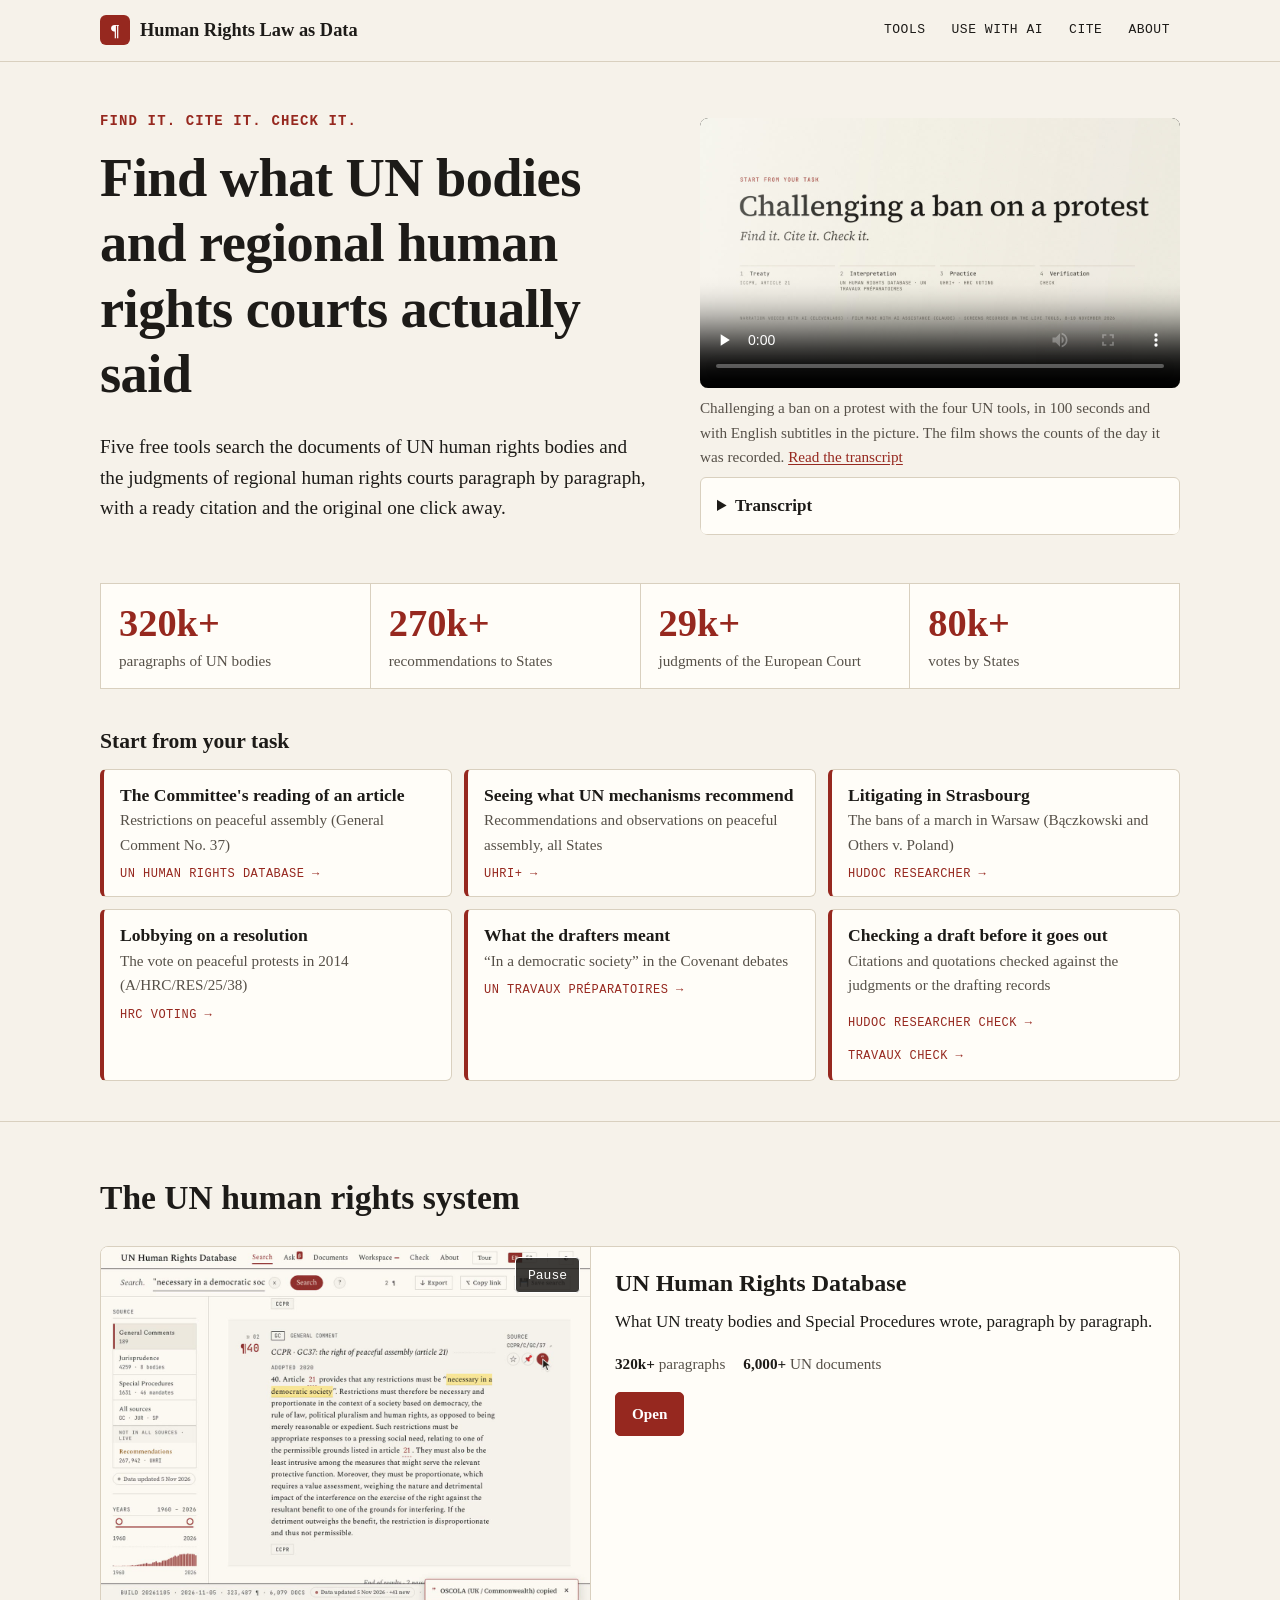
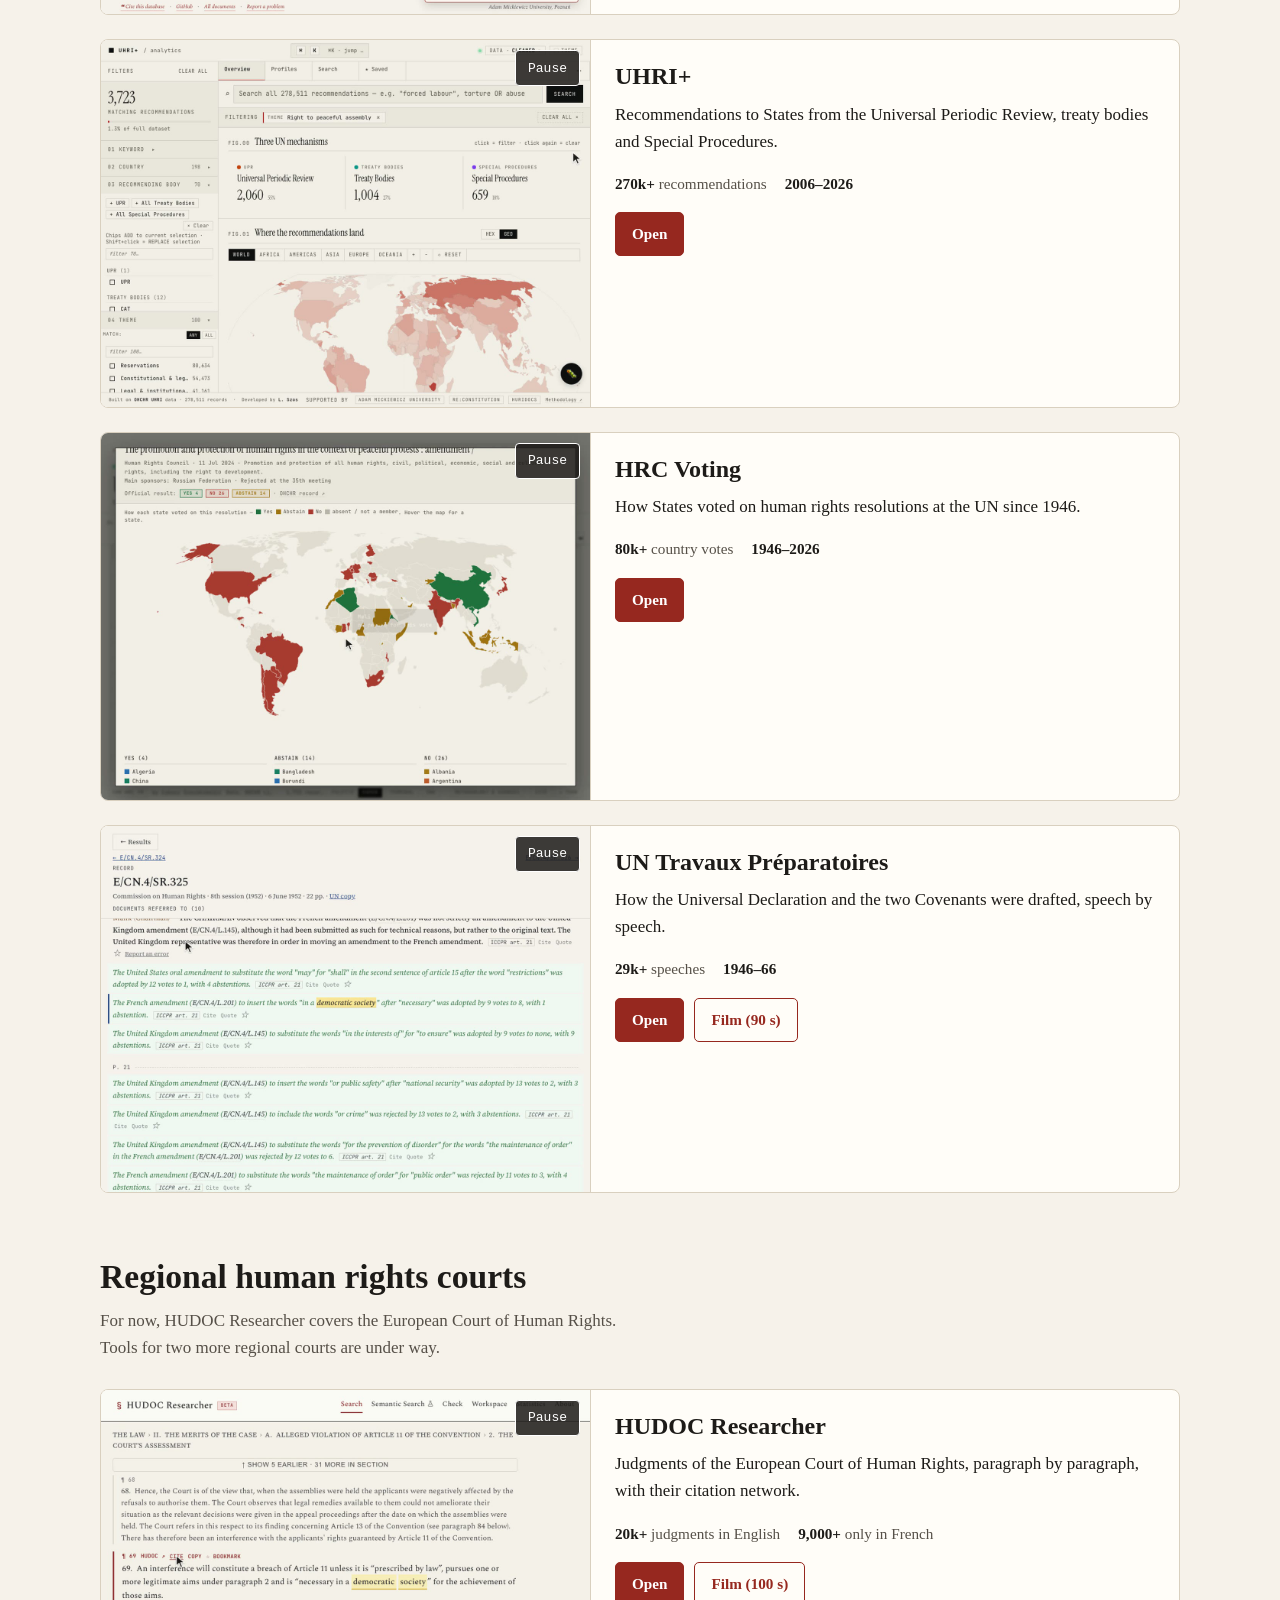
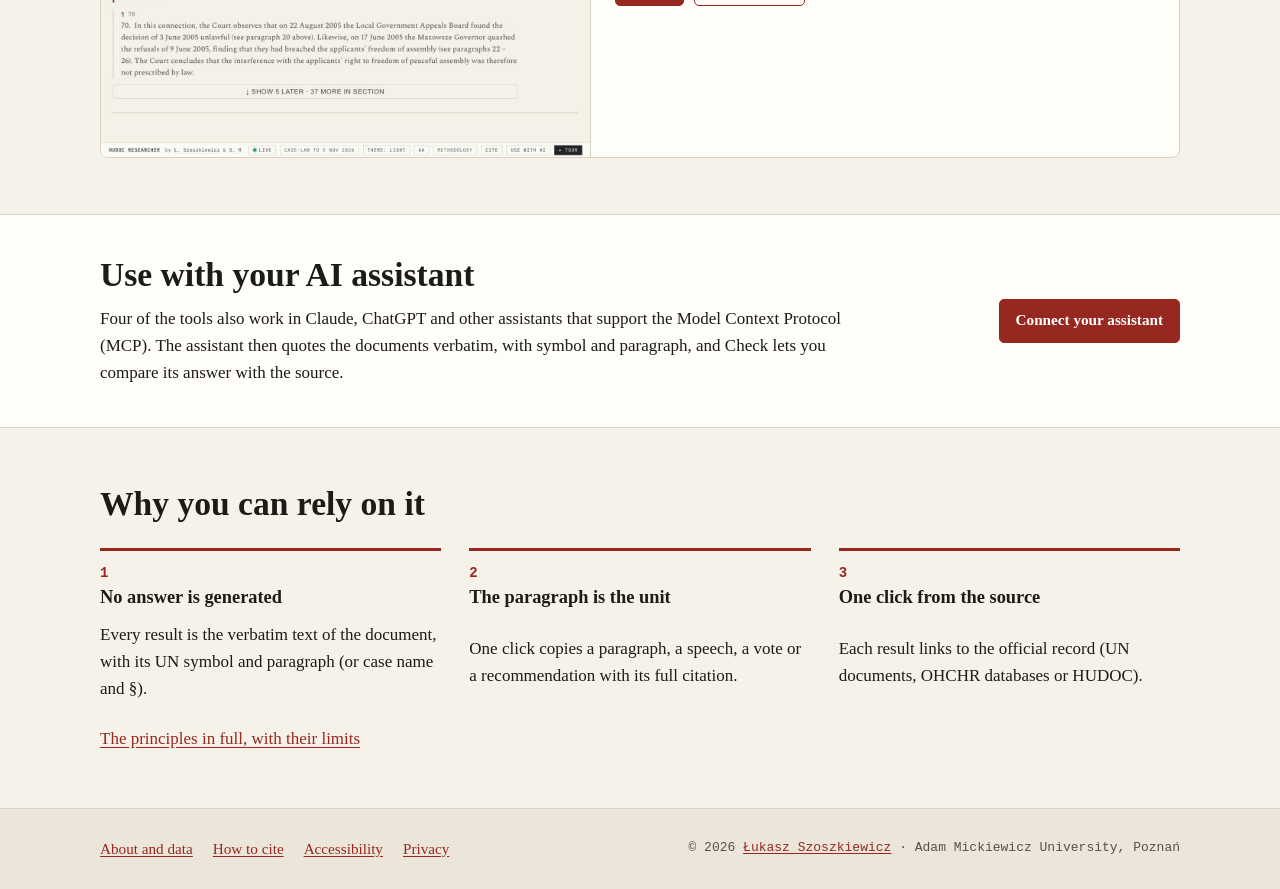
==== index.html @ 4447254b "Human Rights Law as Data: landing page v1 One page for five research tools (UN Human Rights Database" ====
<!doctype html>
<html lang="en">
<head>
<meta charset="utf-8">
<meta name="viewport" content="width=device-width, initial-scale=1">
<title>Human Rights Law as Data</title>
<meta name="description" content="Five free tools that search the documents of UN human rights bodies and the judgments of regional human rights courts (for now, the European Court of Human Rights) paragraph by paragraph, with a ready citation and the original one click away.">
<link rel="canonical" href="https://lszoszk.github.io/humanrights/">
<meta property="og:type" content="website">
<meta property="og:title" content="Human Rights Law as Data">
<meta property="og:description" content="Find what UN bodies and regional human rights courts actually said: five free tools, paragraph by paragraph, citation ready, the original one click away.">
<meta property="og:url" content="https://lszoszk.github.io/humanrights/">
<meta property="og:image" content="https://lszoszk.github.io/humanrights/assets/img/og.png">
<meta property="og:image:width" content="1200">
<meta property="og:image:height" content="630">
<meta property="og:image:alt" content="Human Rights Law as Data: Find what UN bodies and regional human rights courts actually said.">
<meta name="twitter:card" content="summary_large_image">
<meta name="color-scheme" content="light">
<link rel="icon" href="data:image/svg+xml,%3Csvg xmlns='http://www.w3.org/2000/svg' viewBox='0 0 64 64'%3E%3Crect width='64' height='64' rx='12' fill='%239a2a22'/%3E%3Ctext x='32' y='47' font-family='Georgia,serif' font-size='44' text-anchor='middle' fill='%23fff'%3E%C2%B6%3C/text%3E%3C/svg%3E">
<link rel="stylesheet" href="style.css">
<script src="main.js" defer></script>
<script src="statystyki.js" defer></script>
<script type="application/ld+json">
{
  "@context": "https://schema.org",
  "@graph": [
    {"@type": "WebPage", "@id": "https://lszoszk.github.io/humanrights/", "name": "Human Rights Law as Data", "url": "https://lszoszk.github.io/humanrights/", "inLanguage": "en",
     "author": {"@id": "#lsz"}},
    {"@type": "Person", "@id": "#lsz", "name": "Łukasz Szoszkiewicz", "url": "https://lszoszk.github.io/", "affiliation": {"@type": "CollegeOrUniversity", "name": "Adam Mickiewicz University, Poznań"}},
    {"@type": "SoftwareApplication", "name": "UN Human Rights Database", "url": "https://lszoszk.github.io/generalcomments/", "applicationCategory": "Research", "operatingSystem": "Web", "isAccessibleForFree": true, "sameAs": "https://doi.org/10.5281/zenodo.10495719", "author": [{"@id": "#lsz"}, {"@type": "Person", "name": "Zuzanna Kowalska"}]},
    {"@type": "SoftwareApplication", "name": "UHRI+", "url": "https://lszoszk.github.io/UnitedNations_recommendations/", "applicationCategory": "Research", "operatingSystem": "Web", "isAccessibleForFree": true, "sameAs": "https://doi.org/10.5281/zenodo.21319464", "author": {"@id": "#lsz"}},
    {"@type": "SoftwareApplication", "name": "HRC Voting", "url": "https://lszoszk.github.io/hrc-voting/", "applicationCategory": "Research", "operatingSystem": "Web", "isAccessibleForFree": true, "sameAs": "https://doi.org/10.5281/zenodo.21281232", "author": {"@id": "#lsz"}},
    {"@type": "SoftwareApplication", "name": "HUDOC Researcher", "url": "https://lszoszk.github.io/ECHR-Dashboard/", "applicationCategory": "Research", "operatingSystem": "Web", "isAccessibleForFree": true, "sameAs": "https://doi.org/10.5281/zenodo.21319703", "author": [{"@id": "#lsz"}, {"@type": "Person", "name": "Sebastian Marcisz"}]},
    {"@type": "SoftwareApplication", "name": "UN Travaux Préparatoires", "url": "https://lszoszk.github.io/travaux-preparatoires/", "applicationCategory": "Research", "operatingSystem": "Web", "isAccessibleForFree": true, "sameAs": "https://doi.org/10.5281/zenodo.23940406", "author": {"@id": "#lsz"}},
    {"@type": "VideoObject", "name": "Challenging a ban on a protest", "description": "A 100-second film that follows one task, challenging a ban on a peaceful assembly, through the four UN tools: Article 21 of the ICCPR, General Comment No. 37 and the jurisprudence of the Human Rights Committee in the UN Human Rights Database, the drafting records in UN Travaux Préparatoires, recommendations in UHRI+, votes in HRC Voting, and the citation check. English subtitles.", "thumbnailUrl": "https://lszoszk.github.io/humanrights/assets/img/hero-film-poster.jpg", "uploadDate": "2026-11-10", "duration": "PT1M42S", "contentUrl": "https://lszoszk.github.io/humanrights/assets/video/hero-film.mp4", "encodingFormat": "video/mp4", "inLanguage": "en", "author": {"@id": "#lsz"}},
    {"@type": "VideoObject", "name": "HUDOC Researcher in 100 seconds", "description": "A 100-second film on HUDOC Researcher, an independent toolkit built on HUDOC data for paragraph-level work with the case law of the European Court of Human Rights. English subtitles.", "thumbnailUrl": "https://lszoszk.github.io/assets/img/tools/hudoc-researcher-film-poster.jpg", "uploadDate": "2026-10-12", "duration": "PT1M42S", "contentUrl": "https://lszoszk.github.io/assets/video/hudoc-researcher-film.mp4", "encodingFormat": "video/mp4", "inLanguage": "en", "author": {"@id": "#lsz"}},
    {"@type": "VideoObject", "name": "UN Travaux Préparatoires in 90 seconds", "description": "A 90-second film on UN Travaux Préparatoires, an independent resource built from the UN's own drafting records of the Universal Declaration of Human Rights and the two Covenants (1946–66). English subtitles.", "thumbnailUrl": "https://lszoszk.github.io/assets/img/tools/travaux-film-poster.jpg", "uploadDate": "2026-11-04", "duration": "PT1M29S", "contentUrl": "https://lszoszk.github.io/assets/video/travaux-film.mp4", "encodingFormat": "video/mp4", "inLanguage": "en", "author": {"@id": "#lsz"}}
  ]
}
</script>
</head>
<body>
<a class="skip" href="#main">Skip to content</a>

<header class="bar">
  <div class="wrap bar-in">
    <a class="brand" href="#top"><span class="brand-mark" aria-hidden="true">¶</span> Human Rights Law as Data</a>
    <nav aria-label="Sections">
      <ul>
        <li><a href="#tools">Tools</a></li>
        <li><a href="ai.html">Use with AI</a></li>
        <li><a href="about.html#cite">Cite</a></li>
        <li><a href="about.html">About</a></li>
      </ul>
    </nav>
  </div>
</header>

<main id="main">

<!-- ============ HERO ============ -->
<section class="hero" id="top" aria-labelledby="hero-h">
  <div class="wrap hero-grid">
    <div class="hero-text">
      <p class="tagline">Find it. Cite it. Check it.</p>
      <h1 id="hero-h">Find what UN bodies and regional human rights courts actually said</h1>
      <p class="lead">Five free tools search the documents of UN human rights bodies and the judgments of regional human rights courts paragraph by paragraph, with a ready citation and the original one click away.</p>
    </div>

    <!-- Hero film, 10.11.2026: peaceful assembly, the four UN tools (plan and sources: ../films/hero_film_plan_assembly.md; render: ../films/out/hero2_v1_subs_web.mp4). Subtitles are in the picture, as in the HUDOC and Travaux films. -->
    <figure class="hero-film" aria-labelledby="hero-film-cap">
      <video controls preload="none" playsinline poster="assets/img/hero-film-poster.jpg" width="1920" height="1080">
        <source src="assets/video/hero-film.mp4" type="video/mp4">
        Your browser cannot play embedded video; <a href="assets/video/hero-film.mp4">download the film (mp4, 17 MB)</a>.
      </video>
      <figcaption id="hero-film-cap">Challenging a ban on a protest with the four UN tools, in 100 seconds and with English subtitles in the picture. The film shows the counts of the day it was recorded. <a href="#transcript-hero" data-transcript>Read the transcript</a></figcaption>
      <details class="transcript" id="transcript-hero">
        <summary>Transcript<span class="vh"> of the film Challenging a ban on a protest</span></summary>
          <p>A lawyer who challenges a ban on a peaceful assembly starts with the treaty, here Article 21 of the International Covenant on Civil and Political Rights, which allows only restrictions necessary in a democratic society.</p>
          <p>The UN Human Rights Database is the first to make all General Comments of the treaty bodies searchable paragraph by paragraph, and it also holds their jurisprudence and the thematic reports of the Special Procedures.</p>
          <p>Here, General Comment No. 37 explains the test, one click on Jurisprudence shows how the Committee applies it, for instance, to a picket refused in Saint Petersburg (Savolaynen v. Russian Federation, 2022), and one more click copies the paragraph with its citation.</p>
          <p>If the meaning is still unclear, UN Travaux Préparatoires shows the drafting debate, in which Eleanor Roosevelt opposed these words because of their ambiguity and René Cassin defined a democratic society as one based upon respect for human rights.</p>
          <p>UHRI+ gathers more than 3,700 recommendations and observations on peaceful assembly from the Universal Periodic Review, the treaty bodies and the Special Procedures, and HRC Voting shows how States vote on the resolution of the Human Rights Council on peaceful protests.</p>
          <p>In the age of AI, one may want to verify a quotation from a UN document seen in a draft or online before using it, and Check does it in a few seconds: here it finds the quotation in paragraph 40, while the draft cites paragraph 41.</p>
          <p>Behind the four tools are three principles: no answer is generated, the paragraph is the unit, and every passage is one click from the source.</p>
          <p>Human Rights Law as Data. Find it. Cite it. Check it.</p>
      </details>
    </figure>
  </div>

  <div class="wrap">
    <ul class="numbers">
      <li><strong>320k+</strong><span>paragraphs of UN bodies</span></li>
      <li><strong>270k+</strong><span>recommendations to States</span></li>
      <li><strong>29k+</strong><span>judgments of the European Court</span></li>
      <li><strong>80k+</strong><span>votes by States</span></li>
    </ul>

    <h2 class="chips-h" id="tasks-h">Start from your task</h2>
    <ul class="chips" aria-labelledby="tasks-h">
      <li><a class="chip" href="https://lszoszk.github.io/generalcomments/?q=%22necessary+in+a+democratic+society%22&amp;tb=CCPR">
        <span class="chip-task">The Committee's reading of an article</span>
        <span class="chip-eg">Restrictions on peaceful assembly (General Comment No. 37)</span>
        <span class="chip-tool">UN Human Rights Database</span></a></li>
      <!-- UHRI+ reads its filters from the hash (checked 8.11.2026; Overview with the theme filter checked 9.11.2026). No single State in the example (Łukasz, 9.11.2026). Keep it in the hash: a ?query would reach GoatCounter. -->
      <li><a class="chip" href="https://lszoszk.github.io/UnitedNations_recommendations/dashboard.html#view=overview&amp;theme=Right%20to%20peaceful%20assembly">
        <span class="chip-task">Seeing what UN mechanisms recommend</span>
        <span class="chip-eg">Recommendations and observations on peaceful assembly, all States</span>
        <span class="chip-tool">UHRI+</span></a></li>
      <li><a class="chip" href="https://lszoszk.github.io/ECHR-Dashboard/?q=%22democratic+society%22+case%3A1543%2F06">
        <span class="chip-task">Litigating in Strasbourg</span>
        <span class="chip-eg">The bans of a march in Warsaw (Bączkowski and Others v. Poland)</span>
        <span class="chip-tool">HUDOC Researcher</span></a></li>
      <!-- HRC Voting reads #res=<symbol> since PR lszoszk/hrc-voting#3 (merged 10.11.2026): the record with a roll-call opens its roll-call sheet. -->
      <li><a class="chip" href="https://lszoszk.github.io/hrc-voting/#res=A/HRC/RES/25/38">
        <span class="chip-task">Lobbying on a resolution</span>
        <span class="chip-eg">The vote on peaceful protests in 2014 (A/HRC/RES/25/38)</span>
        <span class="chip-tool">HRC Voting</span></a></li>
      <li><a class="chip" href="https://lszoszk.github.io/travaux-preparatoires/#view=search&amp;q=%22democratic+society%22&amp;instrument=ICCPR">
        <span class="chip-task">What the drafters meant</span>
        <span class="chip-eg">“In a democratic society” in the Covenant debates</span>
        <span class="chip-tool">UN Travaux Préparatoires</span></a></li>
      <li><div class="chip chip-multi">
        <span class="chip-task">Checking a draft before it goes out</span>
        <span class="chip-eg">Citations and quotations checked against the judgments or the drafting records</span>
        <span class="chip-links">
          <a class="chip-tool" href="https://lszoszk.github.io/ECHR-Dashboard/check.html">HUDOC Researcher Check<span class="vh">: citations of the European Court of Human Rights</span></a>
          <a class="chip-tool" href="https://lszoszk.github.io/travaux-preparatoires/#view=check">Travaux Check<span class="vh">: citations of the UN drafting records</span></a>
        </span></div></li>
    </ul>
  </div>
</section>

<!-- ============ TOOLS ============ -->
<section class="tools" id="tools" aria-labelledby="tools-h">
  <div class="wrap">
    <h2 id="tools-h">The UN human rights system</h2>

    <ul class="cards">

      <!-- UNHRDB -->
      <li class="card" id="unhrdb">
        <!-- Silent loop, peaceful assembly, recorded on the live site 8.11.2026 (../films/tools/h2-capture-find.cjs, cut and encoded by ../films/tools/make_loop.py). -->
        <div class="card-media has-loop">
          <div class="loop-frame">
          <video class="loop" muted loop playsinline preload="metadata" width="1280" height="960" poster="assets/img/unhrdb-loop-poster.jpg" aria-label="Animation without sound: in the UN Human Rights Database, a search for “necessary in a democratic society”, narrowed to the Human Rights Committee, returns paragraph 40 of General Comment No. 37 (CCPR/C/GC/37) with the search words highlighted; one click on the cite button copies the citation in OSCOLA format.">
            <source src="assets/video/unhrdb-loop.mp4" type="video/mp4">
          </video>
          </div>
        </div>
        <div class="card-body">
          <h3>UN Human Rights Database</h3>
          <p>What UN treaty bodies and Special Procedures wrote, paragraph by paragraph.</p>
          <ul class="metrics">
            <li><strong>320k+</strong> paragraphs</li>
            <li><strong>6,000+</strong> UN documents</li>
          </ul>
          <div class="actions">
            <a class="btn primary" href="https://lszoszk.github.io/generalcomments/">Open<span class="vh"> the UN Human Rights Database</span></a>
          </div>
        </div>
      </li>

      <!-- UHRI+ -->
      <li class="card" id="uhri">
        <!-- Silent loop, peaceful assembly, all States, recorded on the live site 9.11.2026 (../films/tools/h2-capture-overview.cjs, cut and encoded by ../films/tools/make_loop.py). -->
        <div class="card-media has-loop">
          <div class="loop-frame">
          <video class="loop" muted loop playsinline preload="metadata" width="1280" height="960" poster="assets/img/uhri-loop-poster.jpg" aria-label="Animation without sound: the UHRI+ overview for the theme “Right to peaceful assembly” shows 3,723 recommendations and observations, of which 2,060 come from the Universal Periodic Review, 1,004 from the treaty bodies and 659 from the Special Procedures; a world map shows where they were addressed and a chart shows their number by year since 2006.">
            <source src="assets/video/uhri-loop.mp4" type="video/mp4">
          </video>
          </div>
        </div>
        <div class="card-body">
          <h3>UHRI+</h3>
          <p>Recommendations to States from the Universal Periodic Review, treaty bodies and Special Procedures.</p>
          <ul class="metrics">
            <li><strong>270k+</strong> recommendations</li>
            <li><strong>2006–2026</strong></li>
          </ul>
          <div class="actions">
            <a class="btn primary" href="https://lszoszk.github.io/UnitedNations_recommendations/">Open<span class="vh"> UHRI+</span></a>
          </div>
        </div>
      </li>

      <!-- HRC Voting -->
      <li class="card" id="hrc-voting">
        <!-- Silent loop, peaceful assembly, recorded on the live site 8.11.2026 (../films/tools/h2-capture-politics.cjs, cut and encoded by ../films/tools/make_loop.py). -->
        <div class="card-media has-loop">
          <div class="loop-frame">
          <video class="loop" muted loop playsinline preload="metadata" width="1280" height="960" poster="assets/img/hrc-voting-loop-poster.jpg" aria-label="Animation without sound: in HRC Voting, the subject “Right to Assembly - Public Demonstrations”, with amendments, lists the recorded votes on the Human Rights Council’s resolutions on peaceful protests from 2014 to 2024; the roll-call of A/HRC/56/L.45, an amendment of the Russian Federation to the 2024 resolution, shows it rejected by 4 votes to 26, with 14 abstentions, on a map of how each State voted.">
            <source src="assets/video/hrc-voting-loop.mp4" type="video/mp4">
          </video>
          </div>
        </div>
        <div class="card-body">
          <h3>HRC Voting</h3>
          <p>How States voted on human rights resolutions at the UN since 1946.</p>
          <ul class="metrics">
            <li><strong>80k+</strong> country votes</li>
            <li><strong>1946–2026</strong></li>
          </ul>
          <div class="actions">
            <a class="btn primary" href="https://lszoszk.github.io/hrc-voting/">Open<span class="vh"> HRC Voting</span></a>
          </div>
        </div>
      </li>

      <!-- Travaux -->
      <li class="card" id="travaux">
        <!-- Silent loop, peaceful assembly, recorded on the live site 8.11.2026 (../films/tools/h2-capture-origin.cjs, cut and encoded by ../films/tools/make_loop.py). -->
        <div class="card-media has-loop">
          <div class="loop-frame">
          <video class="loop" muted loop playsinline preload="metadata" width="1280" height="960" poster="assets/img/travaux-loop-poster.jpg" aria-label="Animation without sound: in UN Travaux Préparatoires, a search for “democratic society”, narrowed to Article 21 of the ICCPR, lists the 1952 vote that added the words “in a democratic society” (E/CN.4/SR.325, page 20: 9 votes to 8, with 1 abstention) and earlier speeches on them; opening the record shows the vote in E/CN.4/SR.325.">
            <source src="assets/video/travaux-loop.mp4" type="video/mp4">
          </video>
          </div>
        </div>
        <div class="card-body">
          <h3>UN Travaux Préparatoires</h3>
          <p>How the Universal Declaration and the two Covenants were drafted, speech by speech.</p>
          <ul class="metrics">
            <li><strong>29k+</strong> speeches</li>
            <li><strong>1946–66</strong></li>
          </ul>
          <div class="actions">
            <a class="btn primary" href="https://lszoszk.github.io/travaux-preparatoires/">Open<span class="vh"> UN Travaux Préparatoires</span></a>
            <button class="btn" type="button" aria-expanded="false" aria-controls="film-travaux" data-film>Film (90 s)<span class="vh">: UN Travaux Préparatoires</span></button>
          </div>
        </div>
        <div class="film" id="film-travaux" hidden>
          <figure>
            <video controls preload="none" playsinline poster="https://lszoszk.github.io/assets/img/tools/travaux-film-poster.jpg" width="1280" height="720" aria-describedby="film-travaux-cap">
              <source src="https://lszoszk.github.io/assets/video/travaux-film.mp4" type="video/mp4">
              Your browser cannot play embedded video; <a href="https://lszoszk.github.io/assets/video/travaux-film.mp4">download the film (mp4, 16 MB)</a>.
            </video>
            <figcaption id="film-travaux-cap">UN Travaux Préparatoires in 90 seconds, with English subtitles in the picture. The film shows the counts of the day it was recorded. <a href="#transcript-travaux" data-transcript>Read the transcript</a></figcaption>
          </figure>
          <details class="transcript" id="transcript-travaux">
            <summary>Transcript<span class="vh"> of the UN Travaux Préparatoires film</span></summary>
            <p>The Universal Declaration of Human Rights and the two Covenants were drafted at the United Nations between 1946 and 1966, and the drafting records run to more than eighteen thousand pages. To find who said what, and why a provision reads as it does, one reads them page by page. UN Travaux Préparatoires, an independent resource built from the UN's own documents, divides them into speeches, each with its speaker, delegation, date, article and page.</p>
            <p>Search opens every result in its record, at its page, with a ready citation and a link to the UN copy. Each article can be followed through the drafting: its text at every stage, the meetings that debated it, and every vote, by name where the record gives one. Ask takes a question in plain words and returns the passages closest to it in meaning, even when the delegates used other words.</p>
            <p>Summary records paraphrase the speakers, the text is machine-read, and about one article tag in twenty is wrong: the About page gives every figure, and every passage links to the scan. AI brings new risks, such as invented quotations, and two tools answer them.</p>
            <p>Check holds every citation and quotation in your draft against the record it names. Through the MCP server and the Claude skill, your AI assistant cites the records by symbol and page, instead of from memory. The UN document remains the authority, one click away from every speech.</p>
          </details>
        </div>
      </li>
    </ul>

  </div>
</section>

<!-- ============ REGIONAL COURTS (decision 8.11.2026: the hero film covers the UN system only) ============ -->
<section class="tools tools-regional" id="regional" aria-labelledby="regional-h">
  <div class="wrap">
    <h2 id="regional-h">Regional human rights courts</h2>
    <p class="section-note">For now, HUDOC Researcher covers the European Court of Human Rights. Tools for two more regional courts are under way.</p>

    <ul class="cards">

      <!-- HUDOC Researcher -->
      <li class="card" id="hudoc">
        <!-- Silent loop, peaceful assembly, recorded on the live site 8.11.2026 (../films/tools/h2-capture-hudoc.cjs, cut and encoded by ../films/tools/make_loop.py). -->
        <div class="card-media has-loop">
          <div class="loop-frame">
          <video class="loop" muted loop playsinline preload="metadata" width="1280" height="960" poster="assets/img/hudoc-loop-poster.jpg" aria-label="Animation without sound: in HUDOC Researcher, a search for “democratic society” in application no. 1543/06 opens Bączkowski and Others v. Poland (3 May 2007) at paragraphs 68 to 70 of the Court’s assessment, with the search words highlighted in paragraph 69, and the Cite button copies an OSCOLA citation of the paragraph.">
            <source src="assets/video/hudoc-loop.mp4" type="video/mp4">
          </video>
          </div>
        </div>
        <div class="card-body">
          <h3>HUDOC Researcher</h3>
          <p>Judgments of the European Court of Human Rights, paragraph by paragraph, with their citation network.</p>
          <ul class="metrics">
            <li><strong>20k+</strong> judgments in English</li>
            <li><strong>9,000+</strong> only in French</li>
          </ul>
          <div class="actions">
            <a class="btn primary" href="https://lszoszk.github.io/ECHR-Dashboard/">Open<span class="vh"> HUDOC Researcher</span></a>
            <button class="btn" type="button" aria-expanded="false" aria-controls="film-hudoc" data-film>Film (100 s)<span class="vh">: HUDOC Researcher</span></button>
          </div>
        </div>
        <div class="film" id="film-hudoc" hidden>
          <figure>
            <video controls preload="none" playsinline poster="https://lszoszk.github.io/assets/img/tools/hudoc-researcher-film-poster.jpg" width="1280" height="720" aria-describedby="film-hudoc-cap">
              <source src="https://lszoszk.github.io/assets/video/hudoc-researcher-film.mp4" type="video/mp4">
              Your browser cannot play embedded video; <a href="https://lszoszk.github.io/assets/video/hudoc-researcher-film.mp4">download the film (mp4, 17 MB)</a>.
            </video>
            <figcaption id="film-hudoc-cap">HUDOC Researcher in 100 seconds, with English subtitles in the picture. The film shows the counts of the day it was recorded. <a href="#transcript-hudoc" data-transcript>Read the transcript</a></figcaption>
          </figure>
          <details class="transcript" id="transcript-hudoc">
            <summary>Transcript<span class="vh"> of the HUDOC Researcher film</span></summary>
            <p>Working with the tens of thousands of judgments of the European Court of Human Rights usually means a database search and then other tools (PDFs, spreadsheets, notes, reference managers) to organize the results by hand. HUDOC Researcher, an independent toolkit built on HUDOC data, brings that work into one place.</p>
            <p>Every judgment is split into the Court's own paragraphs, each labelled with the part of the judgment it belongs to. Search takes keywords, phrases and Boolean operators, as in HUDOC, and a side drawer shows the paragraph in its context, with a link to the same paragraph in HUDOC and a ready OSCOLA citation. The beta holds all the judgments in English (over 20,000) and the judgments HUDOC publishes only in French (over 9,000), the most-cited also in unofficial English translation.</p>
            <p>When you know only the facts, Semantic Search lets you describe the case in plain words (in any language), and its citation network shows which judgments the Court builds on. Statistics present the whole corpus by year, formation, State, Article and outcome. Research in the age of AI brings new risks, such as invented case names and quotations, and HUDOC Researcher answers them with three tools.</p>
            <p>Check compares every citation and quotation in your draft with the text of the judgment. Through the MCP server and the Claude skill, your own AI assistant quotes the Court verbatim, with the case, application number and paragraph, instead of paraphrasing from memory. HUDOC remains the authoritative source, and HUDOC Researcher is built to keep it one click away from every paragraph.</p>
          </details>
        </div>
      </li>
    </ul>

  </div>
</section>

<!-- ============ AI (teaser; full page: ai.html) ============ -->
<section class="ai ai-teaser" id="ai" aria-labelledby="ai-h">
  <div class="wrap teaser">
    <div>
      <h2 id="ai-h">Use with your AI assistant</h2>
      <p>Four of the tools also work in Claude, ChatGPT and other assistants that support the Model Context Protocol (MCP). The assistant then quotes the documents verbatim, with symbol and paragraph, and Check lets you compare its answer with the source.</p>
    </div>
    <a class="btn primary" href="ai.html">Connect your assistant</a>
  </div>
</section>

<!-- ============ WHY (short; full text: about.html#principles) ============ -->
<section class="why" id="why" aria-labelledby="why-h">
  <div class="wrap">
    <h2 id="why-h">Why you can rely on it</h2>
    <ol class="principles short">
      <li>
        <h3>No answer is generated</h3>
        <p>Every result is the verbatim text of the document, with its UN symbol and paragraph (or case name and §).</p>
      </li>
      <li>
        <h3>The paragraph is the unit</h3>
        <p>One click copies a paragraph, a speech, a vote or a recommendation with its full citation.</p>
      </li>
      <li>
        <h3>One click from the source</h3>
        <p>Each result links to the official record (UN documents, OHCHR databases or HUDOC).</p>
      </li>
    </ol>
    <p class="more"><a href="about.html#principles">The principles in full, with their limits</a></p>
  </div>
</section>

</main>

<!-- ============ FOOTER ============ -->
<footer class="foot">
  <div class="wrap foot-short">
    <ul class="foot-links">
      <li><a href="about.html">About and data</a></li>
      <li><a href="about.html#cite">How to cite</a></li>
      <li><a href="about.html#accessibility">Accessibility</a></li>
      <li><a href="about.html#privacy">Privacy</a></li>
    </ul>
    <p>© 2026 <a href="https://lszoszk.github.io/">Łukasz Szoszkiewicz</a> · Adam Mickiewicz University, Poznań</p>
  </div>
</footer>

<div class="vh" role="status" aria-live="polite" id="live"></div>
</body>
</html>
---- style.css ----
/* Human Rights Law as Data: landing page.
   System fonts only (no external requests besides the GoatCounter pixel).
   Placeholders: every unfinished element has the class .ph or .ph-tag; hide them all with `.ph-tag{display:none}` once replaced. */

:root {
  --paper: #f6f2ea;
  --card: #fffdf8;
  --ink: #1d1b18;
  --muted: #565048;
  --line: #d9d0bf;
  --accent: #96281f;
  --accent-dark: #741d16;
  --accent-soft: #f3e4df;
  --ph-bg: #fff3c4;
  --ph-ink: #5c4600;
  --ph-line: #b08a00;
  --focus: #0b57d0;
  --serif: "Iowan Old Style", "Palatino Linotype", Palatino, "Book Antiqua", Georgia, serif;
  --mono: ui-monospace, "SF Mono", Menlo, Consolas, "Liberation Mono", monospace;
  --wrap: 1120px;
  color-scheme: light;
}

* { box-sizing: border-box; }
html { -webkit-text-size-adjust: 100%; }
@media (prefers-reduced-motion: no-preference) { html { scroll-behavior: smooth; } }

body {
  margin: 0;
  background: var(--paper);
  color: var(--ink);
  font-family: var(--serif);
  font-size: 1.0625rem;
  line-height: 1.6;
}

img, video { max-width: 100%; height: auto; display: block; }
a { color: var(--accent); text-underline-offset: 0.15em; }
a:hover { color: var(--accent-dark); }
:focus-visible { outline: 3px solid var(--focus); outline-offset: 2px; border-radius: 2px; }
h1, h2, h3 { line-height: 1.2; font-weight: 600; margin: 0 0 0.5em; }
h2 { font-size: clamp(1.6rem, 1.2rem + 1.5vw, 2.1rem); }
h3 { font-size: 1.3rem; }
p { margin: 0 0 1em; }
code, pre { font-family: var(--mono); font-size: 0.875rem; }

.wrap { max-width: var(--wrap); margin: 0 auto; padding: 0 20px; }
.vh { position: absolute !important; width: 1px; height: 1px; padding: 0; margin: -1px; overflow: hidden; clip: rect(0 0 0 0); white-space: nowrap; border: 0; }
section[id], [id].card { scroll-margin-top: 80px; }

/* skip link */
.skip { position: absolute; left: 12px; top: -60px; background: var(--ink); color: #fff; padding: 10px 14px; z-index: 20; text-decoration: none; }
.skip:focus { top: 12px; color: #fff; }

/* ---------- bar ---------- */
.bar { background: var(--paper); border-bottom: 1px solid var(--line); }
@media (min-width: 760px) { .bar { position: sticky; top: 0; z-index: 10; } }
.bar-in { display: flex; flex-wrap: wrap; align-items: center; justify-content: space-between; gap: 6px 24px; padding-top: 12px; padding-bottom: 12px; }
.brand { font-size: 1.15rem; font-weight: 600; color: var(--ink); text-decoration: none; display: inline-flex; align-items: center; gap: 10px; }
.brand-mark { display: inline-grid; place-items: center; width: 30px; height: 30px; border-radius: 6px; background: var(--accent); color: #fff; font-size: 1.1rem; }
.bar nav ul { list-style: none; margin: 0; padding: 0; display: flex; flex-wrap: wrap; gap: 4px 6px; }
.bar nav a { display: inline-block; padding: 8px 10px; font-family: var(--mono); font-size: 0.8125rem; letter-spacing: 0.04em; text-transform: uppercase; color: var(--ink); text-decoration: none; border-radius: 4px; }
.bar nav a:hover { background: var(--accent-soft); color: var(--accent-dark); }

/* ---------- placeholders ---------- */
.ph-tag { display: inline-block; font-family: var(--mono); font-size: 0.75rem; letter-spacing: 0.04em; text-transform: uppercase; background: var(--ph-bg); color: var(--ph-ink); border: 1px dashed var(--ph-line); padding: 2px 7px; border-radius: 3px; line-height: 1.5; }
.ph-inline { text-transform: none; letter-spacing: 0; margin-left: 4px; vertical-align: 1px; }
.ph { border: 2px dashed var(--ph-line); background: repeating-linear-gradient(135deg, #fbf6e6 0 12px, #f7f0d9 12px 24px); }

/* ---------- hero ---------- */
.hero { padding: 48px 0 40px; border-bottom: 1px solid var(--line); }
.hero-grid { display: grid; gap: 28px; align-items: center; }
@media (min-width: 900px) { .hero-grid { grid-template-columns: 1.15fr 1fr; gap: 48px; } }
.tagline { font-family: var(--mono); font-size: 0.875rem; font-weight: 600; letter-spacing: 0.08em; text-transform: uppercase; color: var(--accent); margin: 0 0 14px; }
.hero h1 { font-size: clamp(2.1rem, 1.4rem + 3vw, 3.4rem); letter-spacing: -0.01em; font-weight: 600; margin-bottom: 0.45em; }
.lead { font-size: 1.2rem; color: var(--ink); max-width: 38em; }

.hero-film { margin: 0; border-radius: 8px; overflow: hidden; }
.hero-film video { display: block; width: 100%; height: auto; border-radius: 8px; background: #000; }
.hero-film figcaption { font-size: 0.95rem; color: var(--muted); margin-top: 8px; }
.hero-film .transcript { margin-top: 8px; }
.hero-film .ph-frame { aspect-ratio: 16 / 9; display: flex; flex-direction: column; justify-content: center; align-items: flex-start; padding: 24px; gap: 6px; }
.ph-title { font-size: 1.35rem; font-weight: 600; margin: 8px 0 0; max-width: 18em; }
.ph-note { font-family: var(--mono); font-size: 0.8125rem; color: var(--ph-ink); margin: 0; }

.numbers { list-style: none; margin: 40px 0 0; padding: 0; display: grid; grid-template-columns: repeat(2, 1fr); gap: 1px; background: var(--line); border: 1px solid var(--line); }
@media (min-width: 760px) { .numbers { grid-template-columns: repeat(4, 1fr); } }
.numbers li { background: var(--card); padding: 18px 18px 16px; }
.numbers strong { display: block; font-size: clamp(1.7rem, 1.3rem + 1.6vw, 2.4rem); font-weight: 600; line-height: 1.1; color: var(--accent); font-variant-numeric: tabular-nums; }
.numbers span { display: block; margin-top: 6px; font-size: 0.95rem; color: var(--muted); line-height: 1.4; }

.chips-h { font-size: 1.35rem; margin: 40px 0 14px; }
.chips { list-style: none; margin: 0; padding: 0; display: grid; gap: 12px; grid-template-columns: repeat(auto-fill, minmax(min(100%, 300px), 1fr)); }
.chip { display: flex; flex-direction: column; gap: 2px; height: 100%; padding: 14px 16px 12px; background: var(--card); border: 1px solid var(--line); border-left: 4px solid var(--accent); border-radius: 6px; text-decoration: none; color: var(--ink); }
a.chip:hover { border-color: var(--accent); background: #fff; color: var(--ink); }
.chip-task { font-size: 1.1rem; font-weight: 600; line-height: 1.3; }
.chip-eg { font-size: 0.95rem; color: var(--muted); }
.chip-tool { margin-top: 6px; font-family: var(--mono); font-size: 0.75rem; letter-spacing: 0.04em; text-transform: uppercase; color: var(--accent); }
.chip-tool::after { content: " →"; }
.chip-links { display: flex; flex-wrap: wrap; gap: 0 18px; margin-top: 2px; }
.chip-links .chip-tool { display: inline-block; padding: 6px 0 2px; text-decoration: none; }
.chip-links .chip-tool:hover { text-decoration: underline; color: var(--accent-dark); }

/* ---------- tools ---------- */
.tools { padding: 56px 0; }
.tools-regional { padding-top: 8px; }
.section-note { max-width: 62ch; margin: -8px 0 24px; color: var(--muted); }
.cards { list-style: none; margin: 28px 0 0; padding: 0; display: grid; gap: 24px; }
.card { background: var(--card); border: 1px solid var(--line); border-radius: 8px; overflow: hidden; display: grid; }
/* Side by side only from 1100px: the media column is then about 4:3, the shape of the card loops. Narrower, cards stack. */
@media (min-width: 1100px) { .card { grid-template-columns: minmax(0, 5fr) minmax(0, 6fr); } }
.card-media { position: relative; background: #ece6da; border-bottom: 1px solid var(--line); }
@media (min-width: 1100px) { .card-media { border-bottom: 0; border-right: 1px solid var(--line); } }
.card-media img, .card-media video { width: 100%; height: 100%; aspect-ratio: 16 / 10; object-fit: cover; object-position: top left; }
.card-media img.contain { object-fit: contain; object-position: center; background: #f9f7f2; }
.card-media .ph-tag { position: absolute; left: 10px; top: 10px; }
/* Card loops are recorded at 4:3 (1280×960) and fill the media column; any crop takes the top edge, not the pay-off at the bottom. */
.card-media.has-loop { background: #fcf8f3; }
.loop-frame { position: relative; width: 100%; height: 100%; }
.loop-frame .loop-btn { top: 10px; bottom: auto; } /* the pay-off (toast, cite button) sits bottom right */
.card-media .loop-frame video { height: 100%; aspect-ratio: 4 / 3; object-fit: cover; object-position: center bottom; }
.loop-btn { position: absolute; right: 10px; bottom: 10px; min-height: 36px; padding: 6px 12px; font-family: var(--mono); font-size: 0.8125rem; background: rgba(29, 27, 24, 0.85); color: #fff; border: 1px solid #fff; border-radius: 4px; cursor: pointer; }
.card-body { padding: 22px 24px 20px; }
.card h3 { font-size: 1.5rem; margin-bottom: 0.4em; }
.metrics { list-style: none; margin: 0 0 16px; padding: 0; display: flex; flex-wrap: wrap; gap: 6px 18px; font-size: 0.95rem; color: var(--muted); }
.metrics strong { color: var(--ink); font-variant-numeric: tabular-nums; }
.actions { display: flex; flex-wrap: wrap; gap: 10px; margin-bottom: 16px; }

.btn { display: inline-flex; align-items: center; justify-content: center; min-height: 44px; padding: 8px 16px; border: 1px solid var(--accent); border-radius: 5px; background: var(--card); color: var(--accent); font: 600 0.95rem/1.2 var(--serif); text-decoration: none; cursor: pointer; }
.btn:hover { background: var(--accent-soft); color: var(--accent-dark); }
.btn.primary { background: var(--accent); color: #fff; }
.btn.primary:hover { background: var(--accent-dark); color: #fff; }
.btn.small { min-height: 36px; padding: 5px 12px; font-size: 0.875rem; }
.btn.ghost { border-color: var(--line); color: var(--ink); }
.btn.ghost:hover { border-color: var(--accent); }
.btn[aria-expanded="true"] { background: var(--accent-soft); }
.btn.copied { background: #e3efe3; border-color: #2f6b32; color: #1f4d22; }


.film { grid-column: 1 / -1; border-top: 1px solid var(--line); padding: 20px 24px 24px; background: #fbf8f2; }
.film figure { margin: 0 auto; max-width: 900px; }
.film video { width: 100%; border-radius: 6px; background: #000; }
.film figcaption { font-size: 0.95rem; color: var(--muted); margin-top: 8px; }
.transcript { max-width: 900px; margin: 14px auto 0; background: var(--card); border: 1px solid var(--line); border-radius: 6px; padding: 10px 16px; }
.transcript summary { cursor: pointer; font-weight: 600; padding: 4px 0; }
.transcript p { margin: 0.8em 0; }


/* ---------- AI ---------- */
.ai { padding: 56px 0; background: var(--card); border-top: 1px solid var(--line); border-bottom: 1px solid var(--line); }
.prose { max-width: 46em; }
.connectors { list-style: none; margin: 24px 0; padding: 0; display: grid; gap: 14px; }
.connector { border: 1px solid var(--line); border-radius: 8px; padding: 16px 18px; background: var(--paper); display: grid; gap: 4px 28px; }
@media (min-width: 860px) { .connector { grid-template-columns: minmax(0, 2fr) minmax(0, 3fr); grid-template-rows: auto 1fr; } .connector .addr { grid-column: 2; grid-row: 1 / span 2; align-self: center; } .connector h3, .connector .conn-scope { grid-column: 1; } }
.connector h3 { font-size: 1.15rem; margin-bottom: 0; }
.conn-scope { font-size: 0.95rem; color: var(--muted); margin-bottom: 8px; }
.addr { display: flex; flex-wrap: wrap; align-items: center; gap: 8px; }
.addr code { flex: 1 1 100%; min-width: 0; overflow-wrap: anywhere; background: var(--card); border: 1px solid var(--line); border-radius: 4px; padding: 7px 10px; }
.callout { border-left: 4px solid var(--accent); padding: 4px 0 4px 14px; }

.steps { display: grid; gap: 14px; margin: 28px 0; }
@media (min-width: 760px) { .steps { grid-template-columns: repeat(2, 1fr); } }
.step { border: 1px solid var(--line); border-radius: 8px; padding: 16px 18px; background: var(--paper); min-width: 0; }
.step h3 { font-size: 1.15rem; }
.step p { margin-bottom: 0.6em; }
.src { font-size: 0.9rem; }
.cmd { display: flex; flex-direction: column; align-items: flex-start; gap: 8px; }
.cmd pre { margin: 0; width: 100%; overflow-x: auto; background: #1f1d1a; color: #f4efe6; border-radius: 6px; padding: 12px 14px; font-size: 0.8125rem; line-height: 1.6; }
.cmd pre:focus-visible { outline-offset: 3px; }

.prompts-h { margin-top: 8px; }
.prompts { list-style: none; margin: 0 0 24px; padding: 0; display: grid; gap: 12px; }
.prompts li { display: flex; flex-wrap: wrap; align-items: center; gap: 10px 16px; background: var(--paper); border: 1px solid var(--line); border-radius: 8px; padding: 12px 16px; }
.prompts p { flex: 1 1 320px; margin: 0; font-style: italic; }
.warn { margin: 18px 0 0; padding: 14px 18px; border: 1px solid var(--line); border-left: 4px solid var(--ink); border-radius: 6px; background: var(--paper); }
.warn h3 { font-size: 1.05rem; margin-bottom: 0.3em; }
.warn p { margin: 0; }
.check-step { max-width: 46em; margin: 0 0 24px; padding: 16px 18px; border: 1px solid var(--line); border-left: 4px solid var(--accent); border-radius: 8px; background: var(--paper); }
.check-step h3 { font-size: 1.15rem; }
.check-step p { margin: 0; }
.film-ph { border-radius: 8px; padding: 16px 18px; }
.film-ph p { margin: 8px 0 0; }

/* ---------- why ---------- */
.why { padding: 56px 0; }
.principles { list-style: none; counter-reset: pr; margin: 24px 0 0; padding: 0; display: grid; gap: 18px; }
.principles li { counter-increment: pr; border-top: 3px solid var(--accent); padding-top: 14px; display: grid; gap: 4px 32px; }
@media (min-width: 760px) { .principles li { grid-template-columns: minmax(0, 1fr) minmax(0, 2.4fr); } }
.principles h3 { font-size: 1.25rem; }
.principles h3::before { content: counter(pr); display: block; font-family: var(--mono); font-size: 0.875rem; color: var(--accent); margin-bottom: 4px; }
.principles p { margin: 0; max-width: 46em; }

/* short principles on the landing */
.principles.short { gap: 18px 28px; }
@media (min-width: 760px) { .principles.short { grid-template-columns: repeat(3, minmax(0, 1fr)); } .principles.short li { grid-template-columns: none; } }
.principles.short h3 { font-size: 1.15rem; }
.more { margin: 22px 0 0; }

/* AI teaser on the landing */
.ai-teaser { padding: 40px 0; }
.teaser { display: flex; flex-wrap: wrap; align-items: center; justify-content: space-between; gap: 16px 40px; }
.teaser > div { flex: 1 1 420px; max-width: 46em; }
.teaser h2 { margin-bottom: 0.3em; }
.teaser p { margin: 0; }

/* subpages (ai.html, about.html) */
.page { padding: 44px 0 56px; }
.sub h1 { font-size: clamp(1.9rem, 1.4rem + 2vw, 2.6rem); }
.sub .page h2 { font-size: 1.35rem; margin-top: 1.6em; }
.sub .connector h2, .sub .step h2, .sub .warn h2, .sub .check-step h2 { font-size: 1.15rem; margin-top: 0; }
.sub .warn h2 { font-size: 1.05rem; }
.about section { max-width: 50em; }
.about .principles { margin-top: 12px; }
.datalist { list-style: none; margin: 0; padding: 0; }
.datalist li { padding: 10px 0; border-bottom: 1px solid var(--line); display: flex; flex-wrap: wrap; gap: 4px 16px; align-items: baseline; }
.dl-name { font-weight: 600; min-width: 14em; }
.dl-links { font-family: var(--mono); font-size: 0.8125rem; }
.dois { margin: 0 0 1em; padding-left: 1.1em; font-size: 0.925rem; }
.dois a { font-family: var(--mono); font-size: 0.8125rem; overflow-wrap: anywhere; }

/* ---------- footer ---------- */
.foot { background: #ece6da; border-top: 1px solid var(--line); padding: 22px 0; font-size: 0.95rem; }
.foot-short { display: flex; flex-wrap: wrap; justify-content: space-between; align-items: center; gap: 10px 32px; }
.foot-short p { margin: 0; font-family: var(--mono); font-size: 0.8125rem; color: var(--muted); }
.foot-links { list-style: none; margin: 0; padding: 0; display: flex; flex-wrap: wrap; gap: 4px 20px; }
.foot-links a { display: inline-block; padding: 6px 0; }

@media (max-width: 480px) {
  body { font-size: 1rem; }
  .hero { padding-top: 32px; }
  .lead { font-size: 1.1rem; }
  .card-body { padding: 18px 16px 16px; }
  .film { padding: 16px; }
}
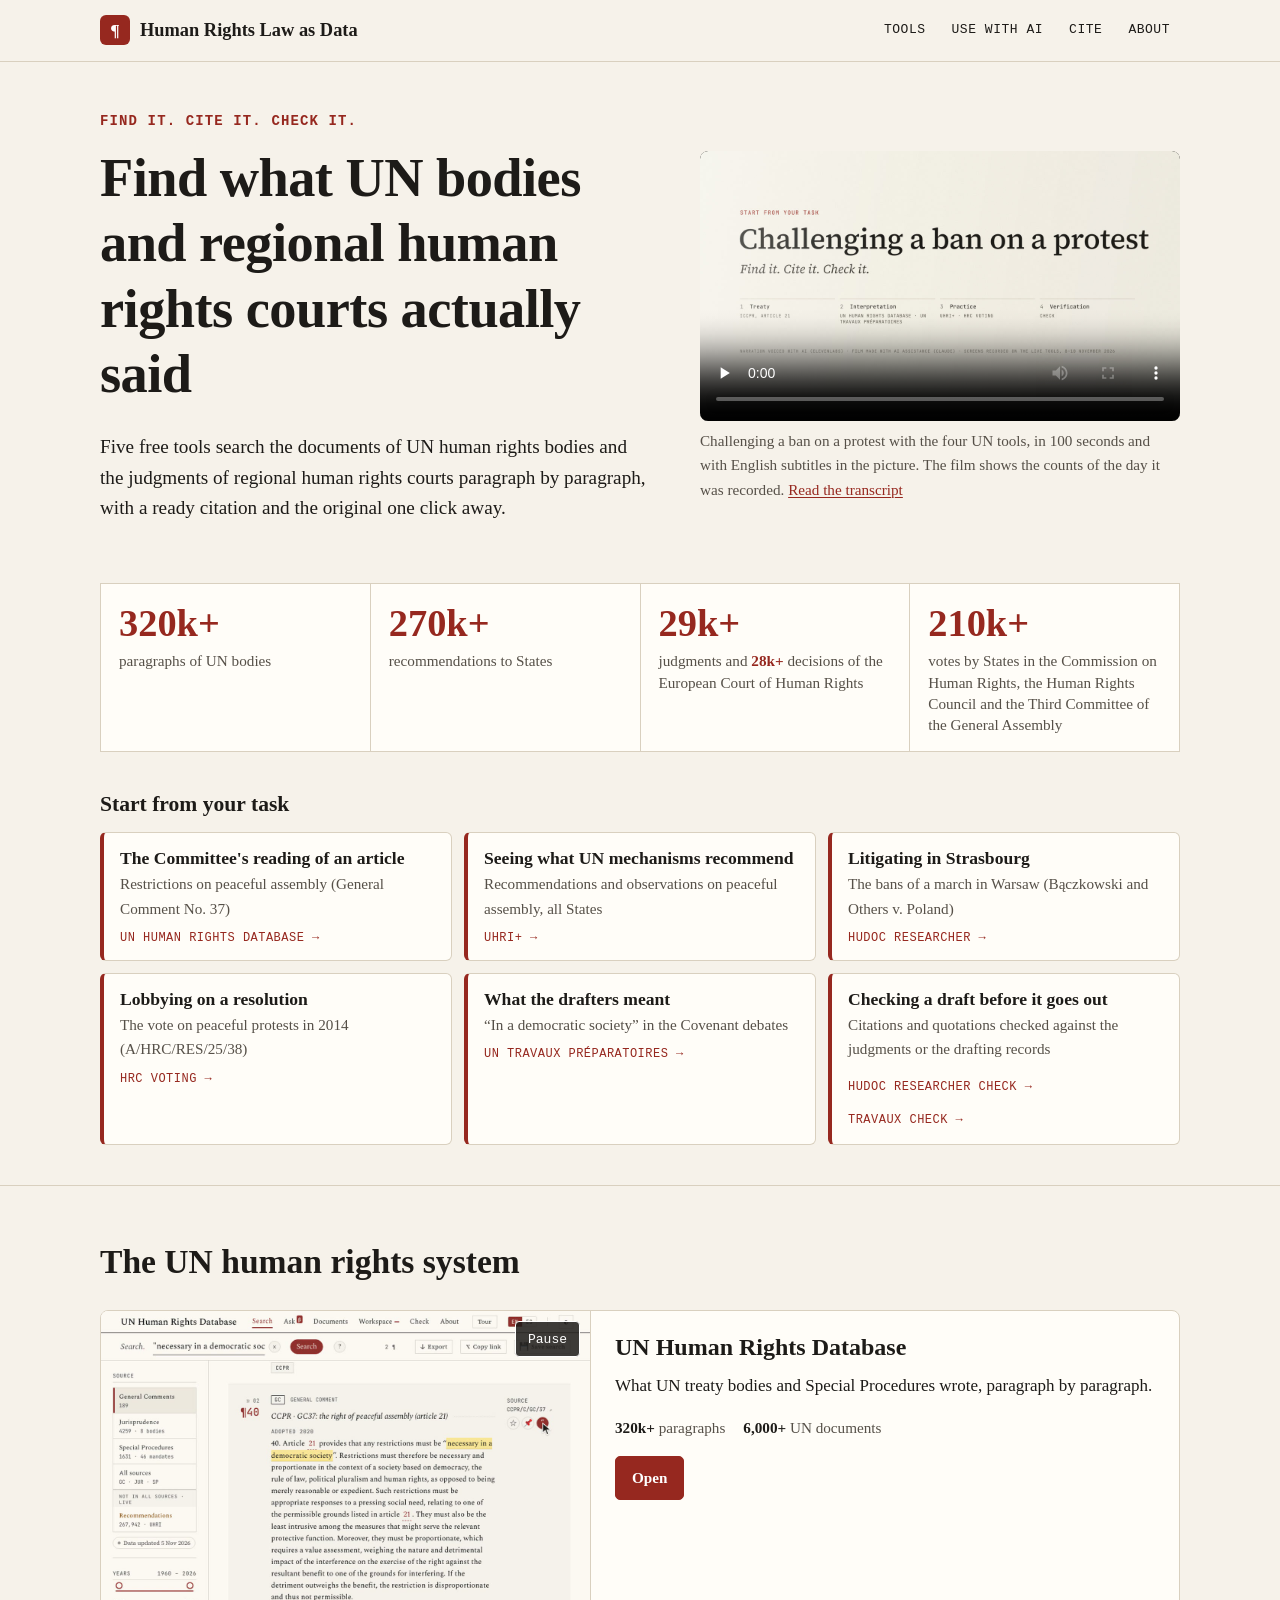
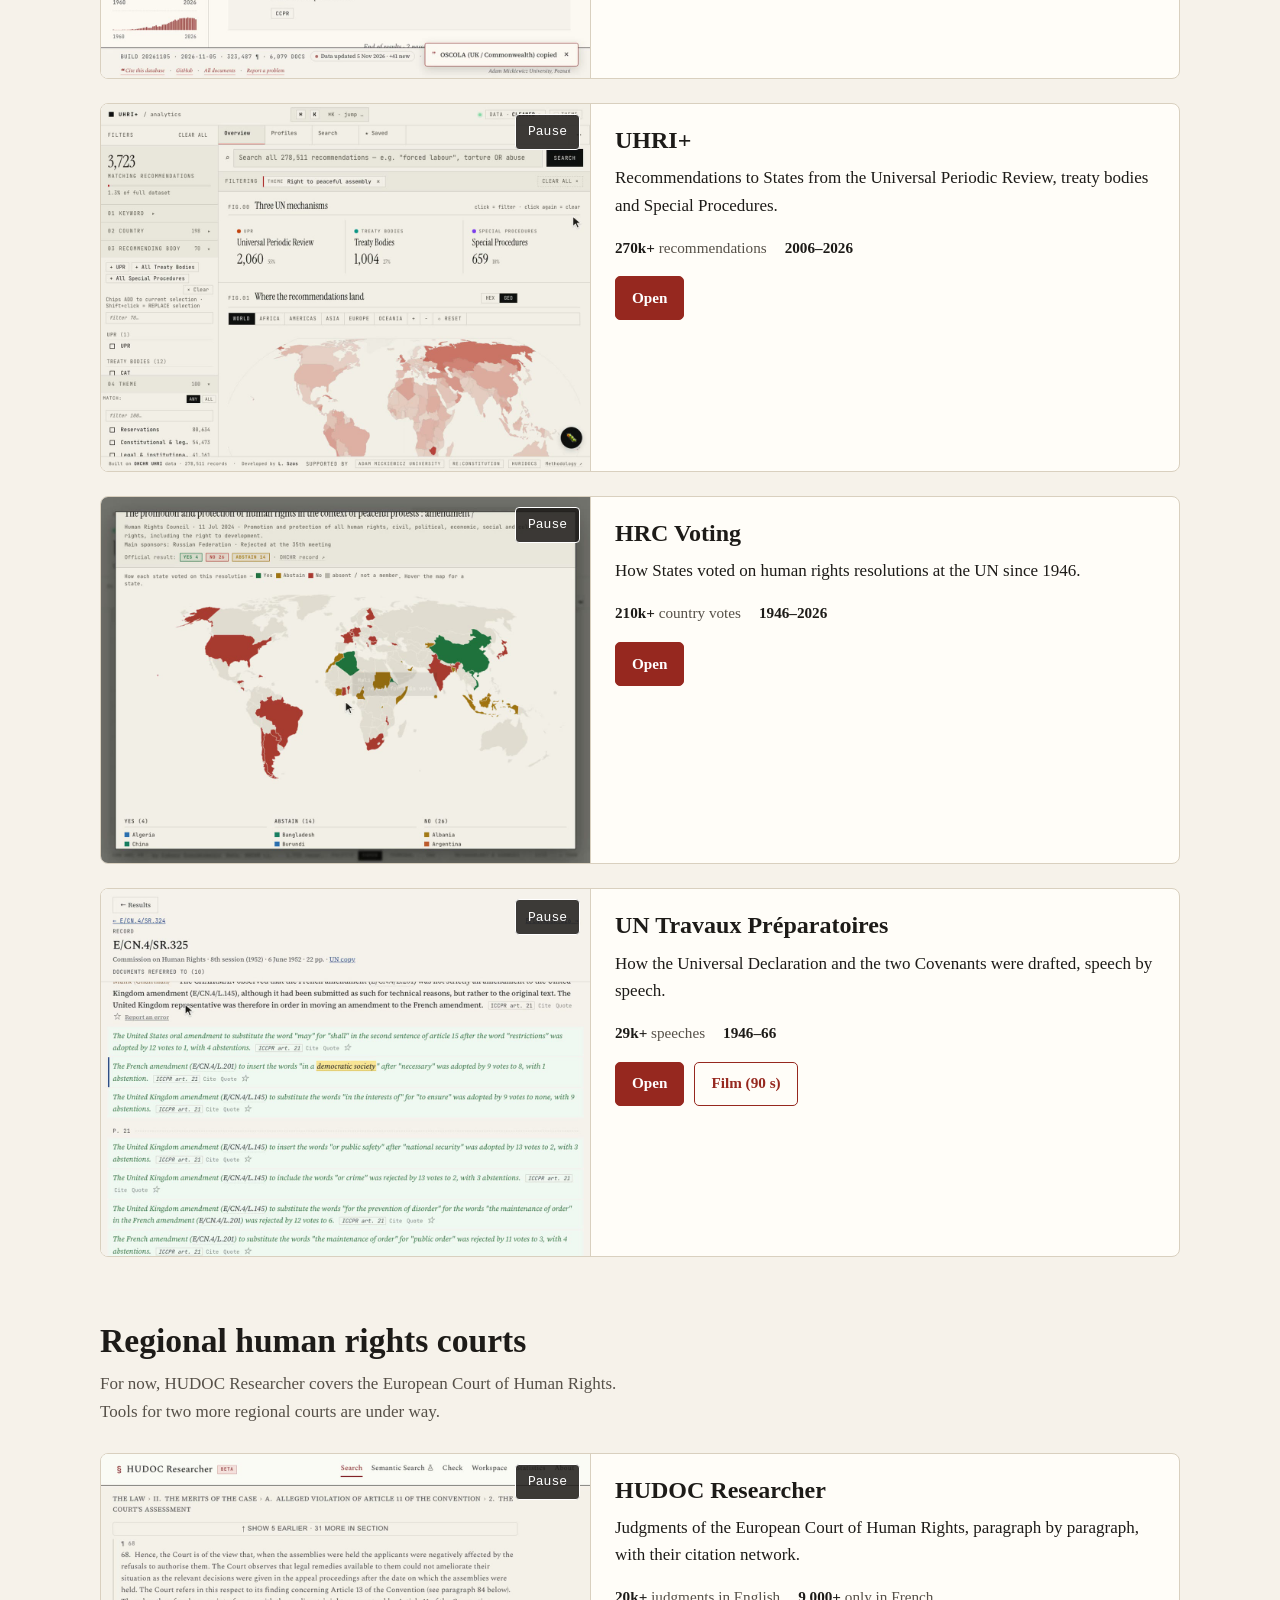
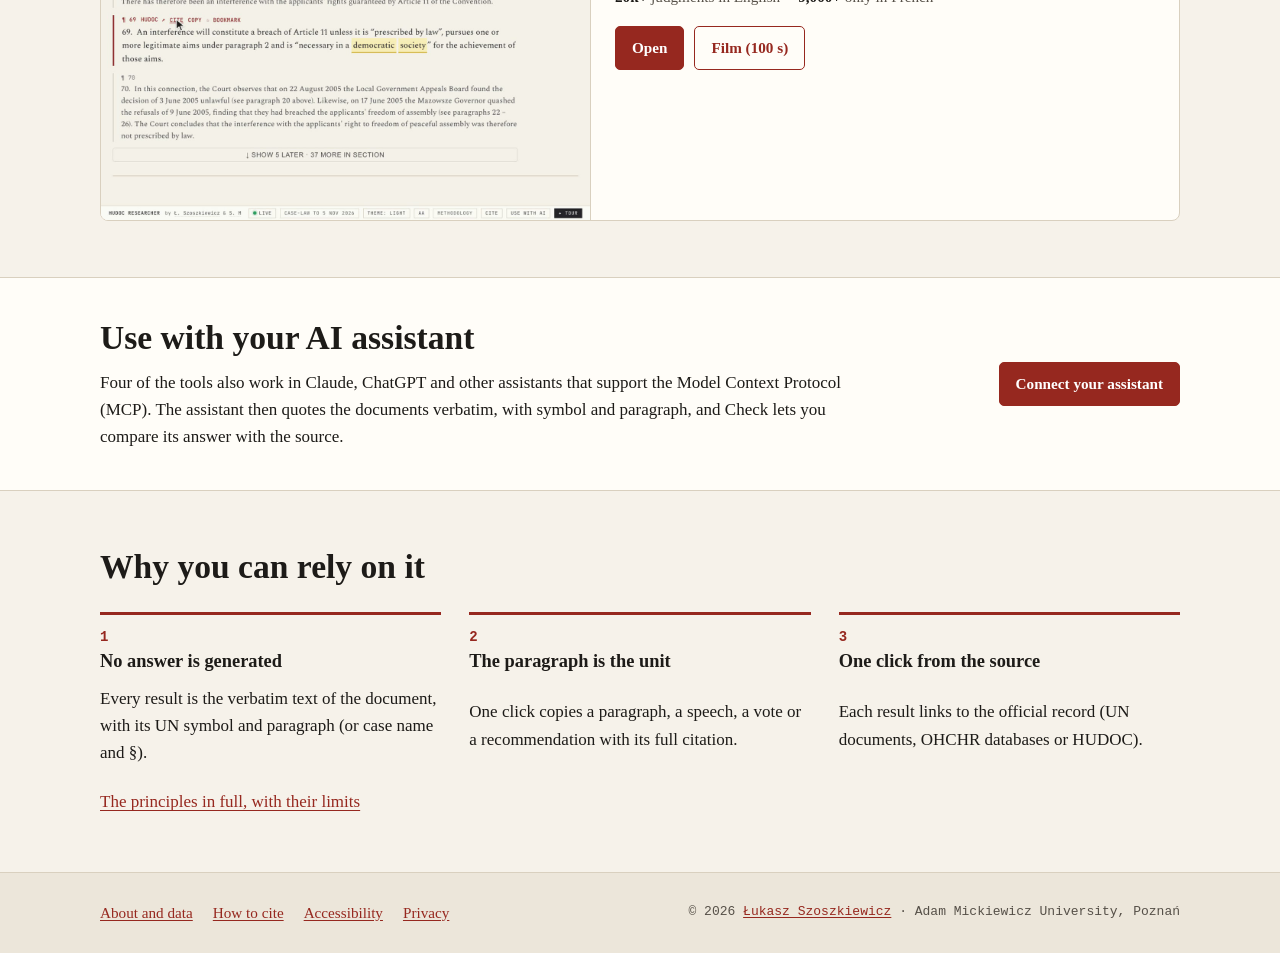
==== commit 36e9b9b4: "Hero numbers: ECtHR decisions, votes incl. the GA Third Committee Co-Authored-By: Claude Opus 5.5 <n" ====
--- a/index.html
+++ b/index.html
@@ -92,8 +92,8 @@
     <ul class="numbers">
       <li><strong>320k+</strong><span>paragraphs of UN bodies</span></li>
       <li><strong>270k+</strong><span>recommendations to States</span></li>
-      <li><strong>29k+</strong><span>judgments of the European Court</span></li>
-      <li><strong>80k+</strong><span>votes by States</span></li>
+      <li><strong>29k+</strong><span>judgments and <b>28k+</b> decisions of the European Court of Human Rights</span></li>
+      <li><strong>210k+</strong><span>votes by States in the Commission on Human Rights, the Human Rights Council and the Third Committee of the General Assembly</span></li>
     </ul>
 
     <h2 class="chips-h" id="tasks-h">Start from your task</h2>
@@ -198,7 +198,7 @@
           <h3>HRC Voting</h3>
           <p>How States voted on human rights resolutions at the UN since 1946.</p>
           <ul class="metrics">
-            <li><strong>80k+</strong> country votes</li>
+            <li><strong>210k+</strong> country votes</li>
             <li><strong>1946–2026</strong></li>
           </ul>
           <div class="actions">
--- a/style.css
+++ b/style.css
@@ -88,6 +88,7 @@
 .numbers li { background: var(--card); padding: 18px 18px 16px; }
 .numbers strong { display: block; font-size: clamp(1.7rem, 1.3rem + 1.6vw, 2.4rem); font-weight: 600; line-height: 1.1; color: var(--accent); font-variant-numeric: tabular-nums; }
 .numbers span { display: block; margin-top: 6px; font-size: 0.95rem; color: var(--muted); line-height: 1.4; }
+.numbers span b { color: var(--accent); font-weight: 600; font-variant-numeric: tabular-nums; }
 
 .chips-h { font-size: 1.35rem; margin: 40px 0 14px; }
 .chips { list-style: none; margin: 0; padding: 0; display: grid; gap: 12px; grid-template-columns: repeat(auto-fill, minmax(min(100%, 300px), 1fr)); }
@@ -143,6 +144,8 @@
 .film figcaption { font-size: 0.95rem; color: var(--muted); margin-top: 8px; }
 .transcript { max-width: 900px; margin: 14px auto 0; background: var(--card); border: 1px solid var(--line); border-radius: 6px; padding: 10px 16px; }
 .transcript summary { cursor: pointer; font-weight: 600; padding: 4px 0; }
+/* Closed transcripts stay out of sight: the "Read the transcript" link under each film opens them (main.js). */
+.transcript:not([open]) { display: none; }
 .transcript p { margin: 0.8em 0; }
 
 
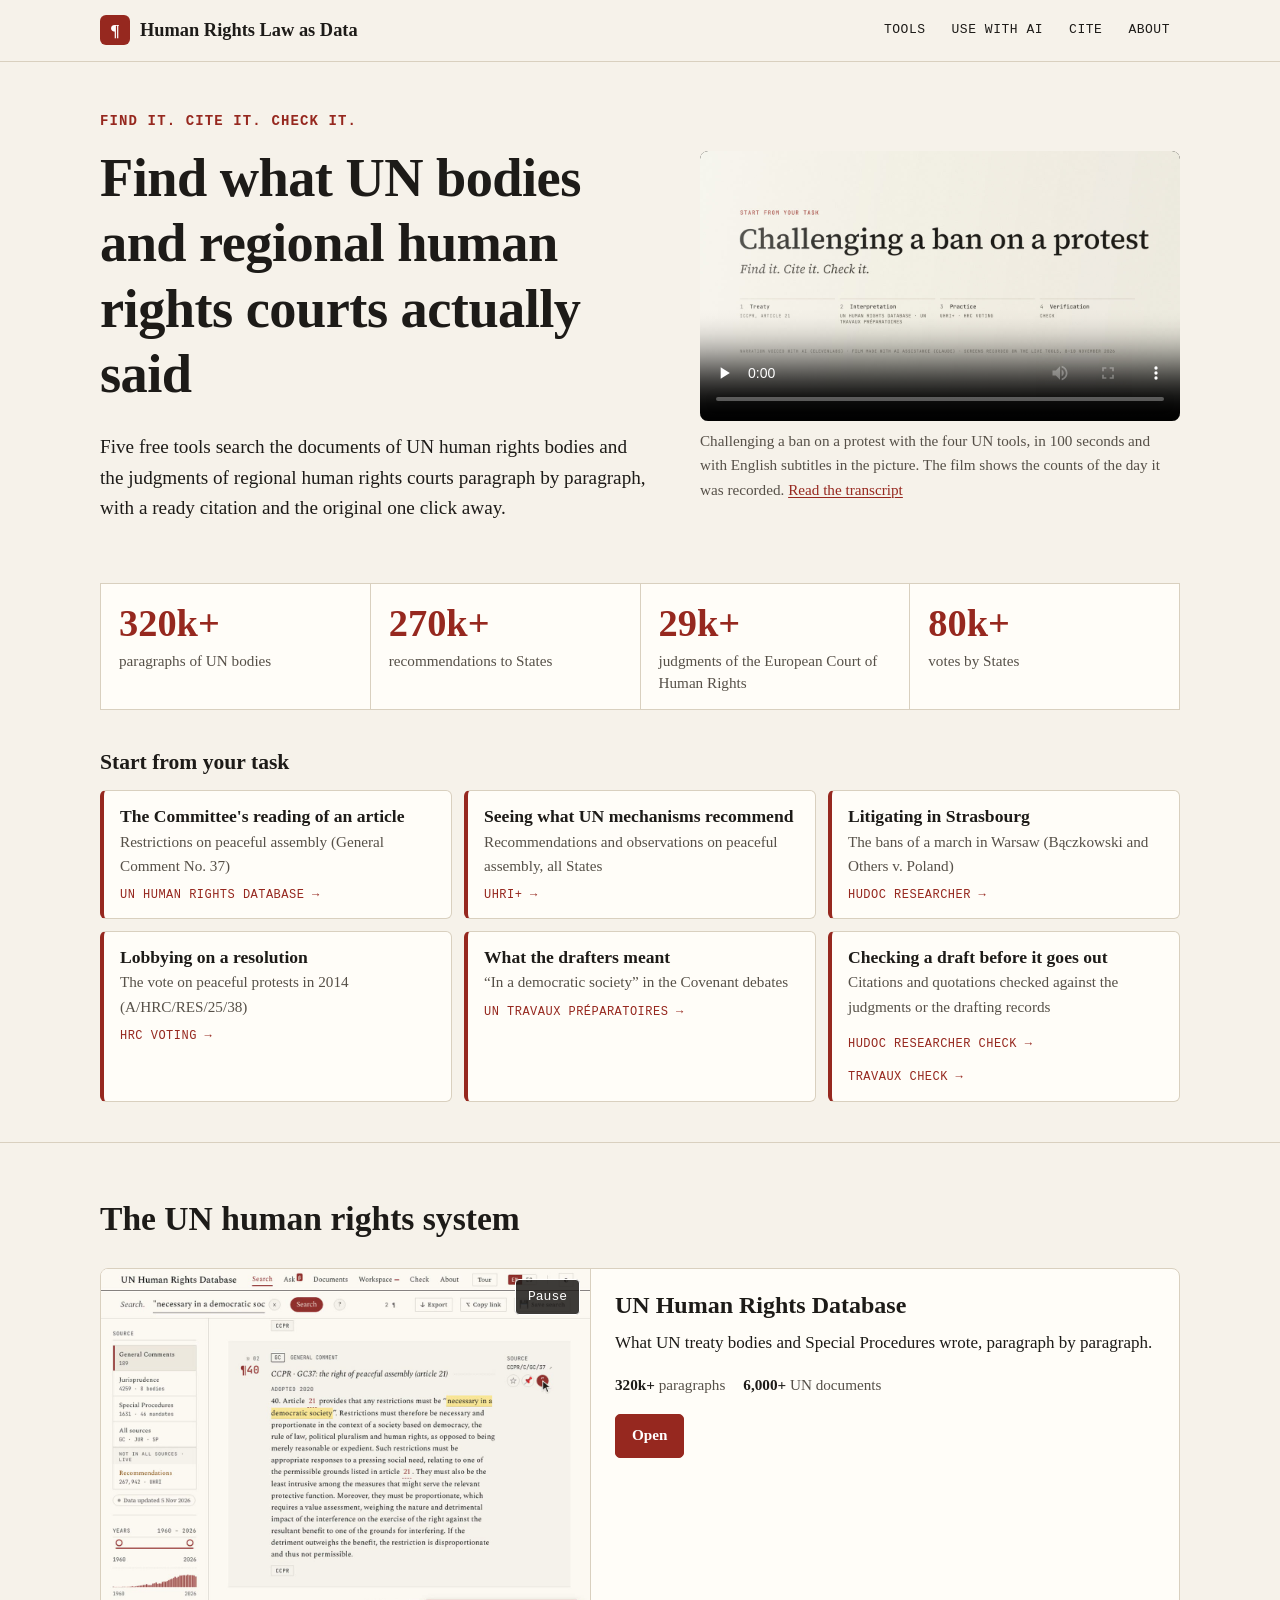
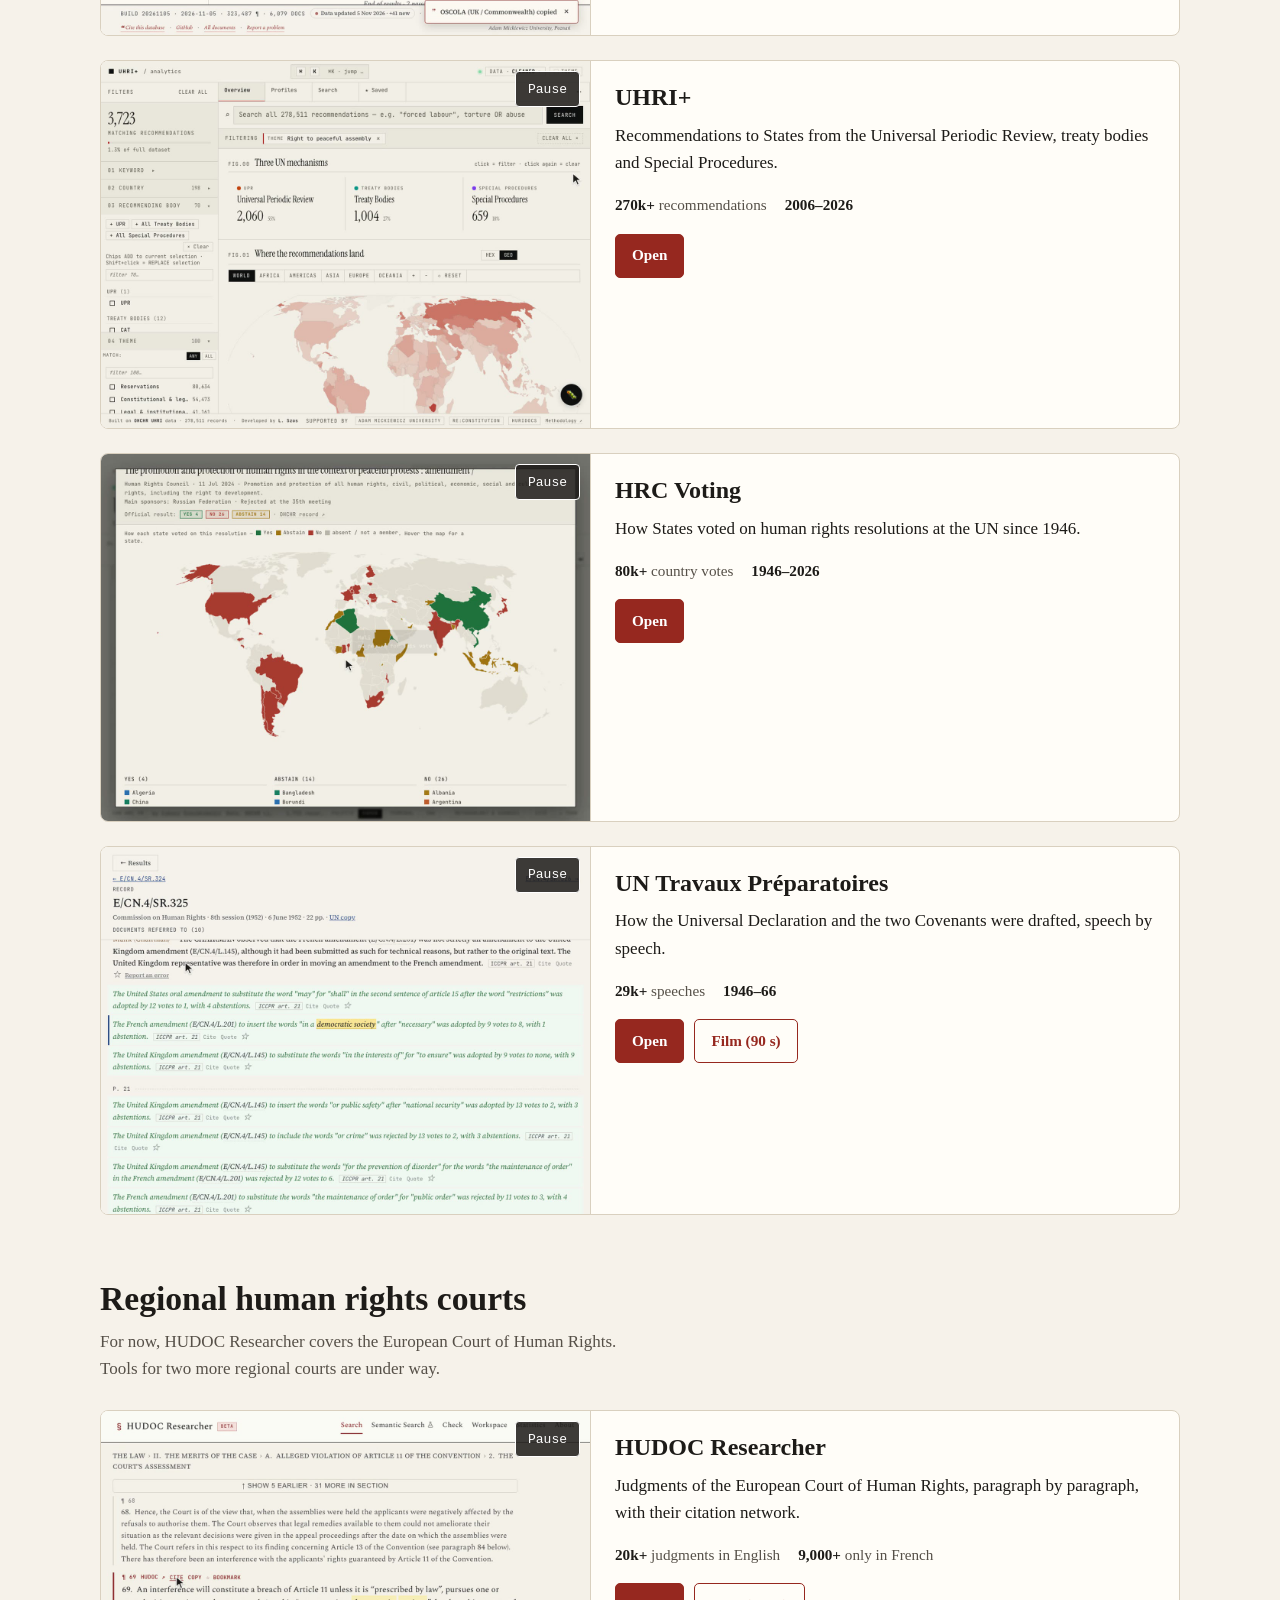
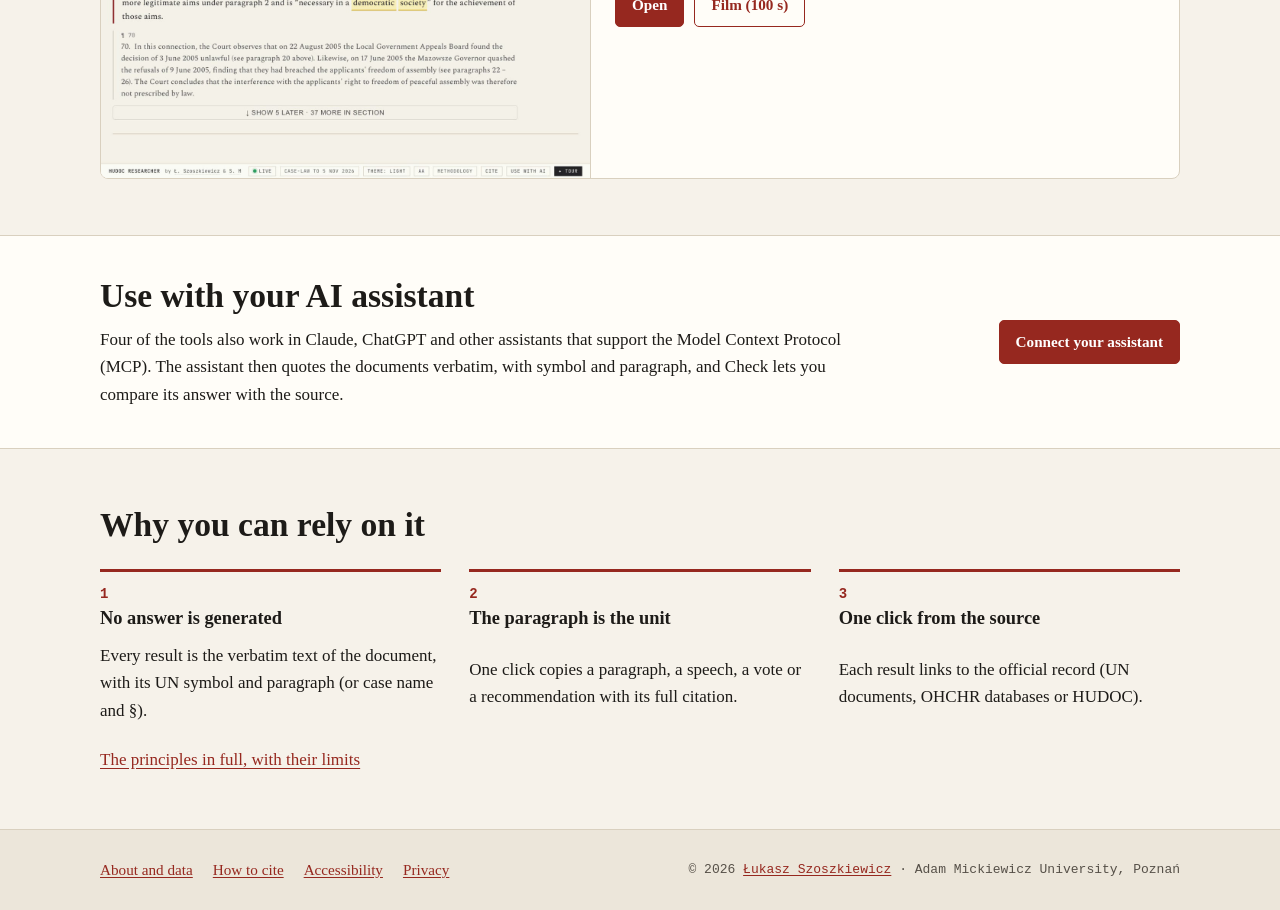
==== commit 506f7ac0: "Hero numbers: shorter labels (ECtHR judgments, votes by States) Co-Authored-By: Claude Opus 5.5 <nor" ====
--- a/index.html
+++ b/index.html
@@ -92,8 +92,8 @@
     <ul class="numbers">
       <li><strong>320k+</strong><span>paragraphs of UN bodies</span></li>
       <li><strong>270k+</strong><span>recommendations to States</span></li>
-      <li><strong>29k+</strong><span>judgments and <b>28k+</b> decisions of the European Court of Human Rights</span></li>
-      <li><strong>210k+</strong><span>votes by States in the Commission on Human Rights, the Human Rights Council and the Third Committee of the General Assembly</span></li>
+      <li><strong>29k+</strong><span>judgments of the European Court of Human Rights</span></li>
+      <li><strong>80k+</strong><span>votes by States</span></li>
     </ul>
 
     <h2 class="chips-h" id="tasks-h">Start from your task</h2>
@@ -198,7 +198,7 @@
           <h3>HRC Voting</h3>
           <p>How States voted on human rights resolutions at the UN since 1946.</p>
           <ul class="metrics">
-            <li><strong>210k+</strong> country votes</li>
+            <li><strong>80k+</strong> country votes</li>
             <li><strong>1946–2026</strong></li>
           </ul>
           <div class="actions">
--- a/style.css
+++ b/style.css
@@ -88,8 +88,6 @@
 .numbers li { background: var(--card); padding: 18px 18px 16px; }
 .numbers strong { display: block; font-size: clamp(1.7rem, 1.3rem + 1.6vw, 2.4rem); font-weight: 600; line-height: 1.1; color: var(--accent); font-variant-numeric: tabular-nums; }
 .numbers span { display: block; margin-top: 6px; font-size: 0.95rem; color: var(--muted); line-height: 1.4; }
-.numbers span b { color: var(--accent); font-weight: 600; font-variant-numeric: tabular-nums; }
-
 .chips-h { font-size: 1.35rem; margin: 40px 0 14px; }
 .chips { list-style: none; margin: 0; padding: 0; display: grid; gap: 12px; grid-template-columns: repeat(auto-fill, minmax(min(100%, 300px), 1fr)); }
 .chip { display: flex; flex-direction: column; gap: 2px; height: 100%; padding: 14px 16px 12px; background: var(--card); border: 1px solid var(--line); border-left: 4px solid var(--accent); border-radius: 6px; text-decoration: none; color: var(--ink); }
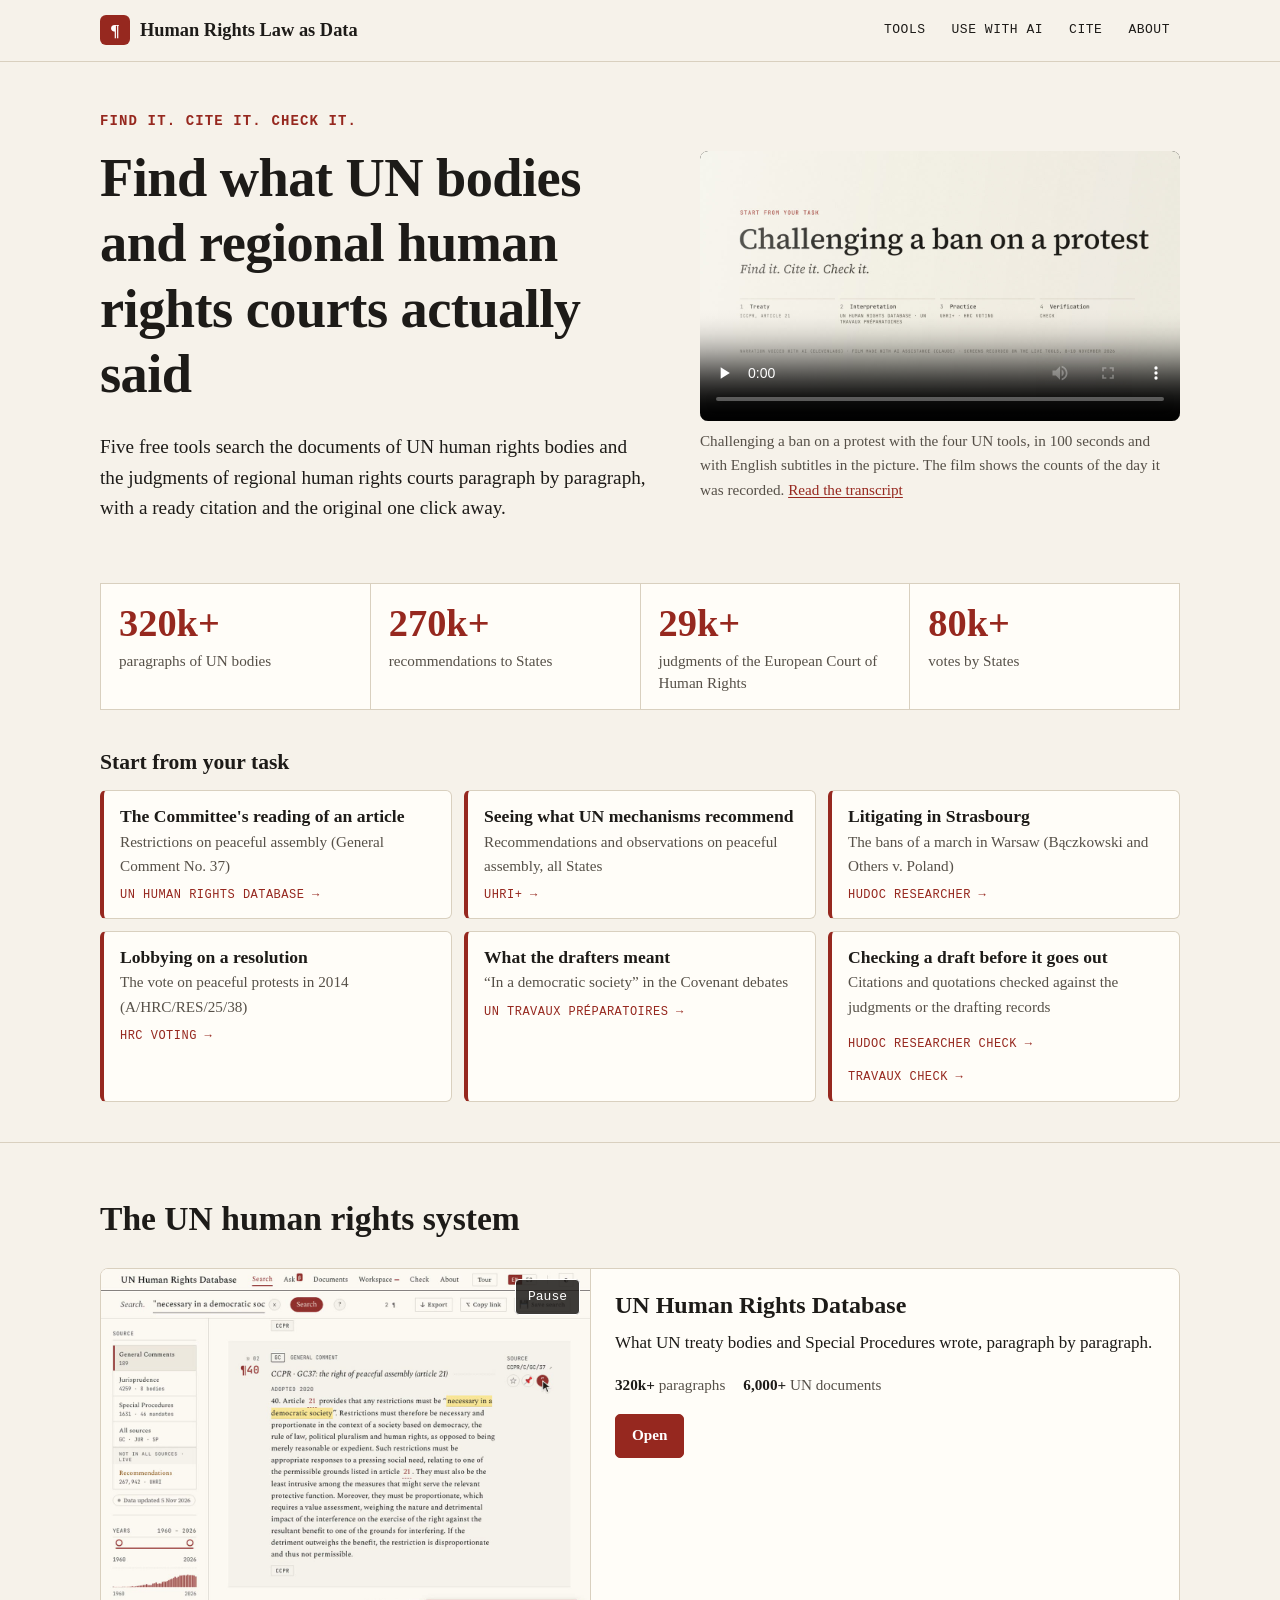
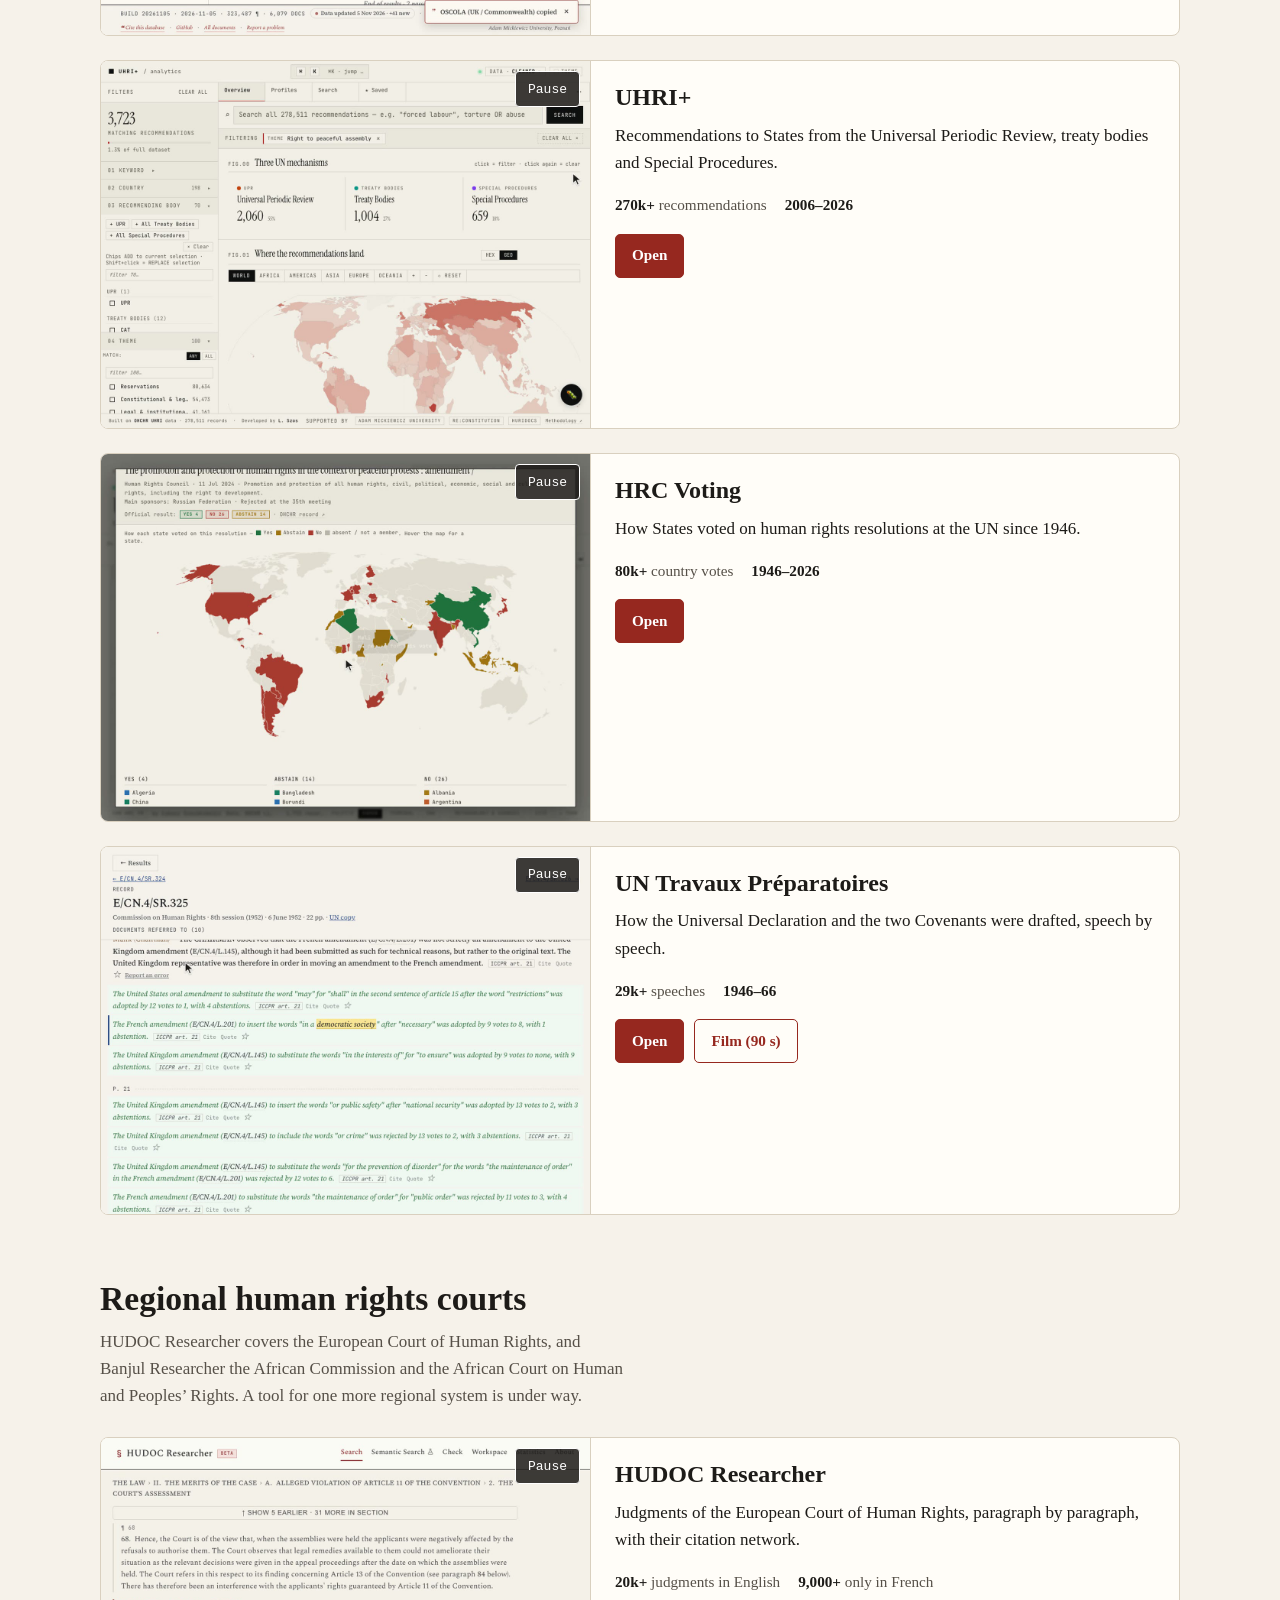
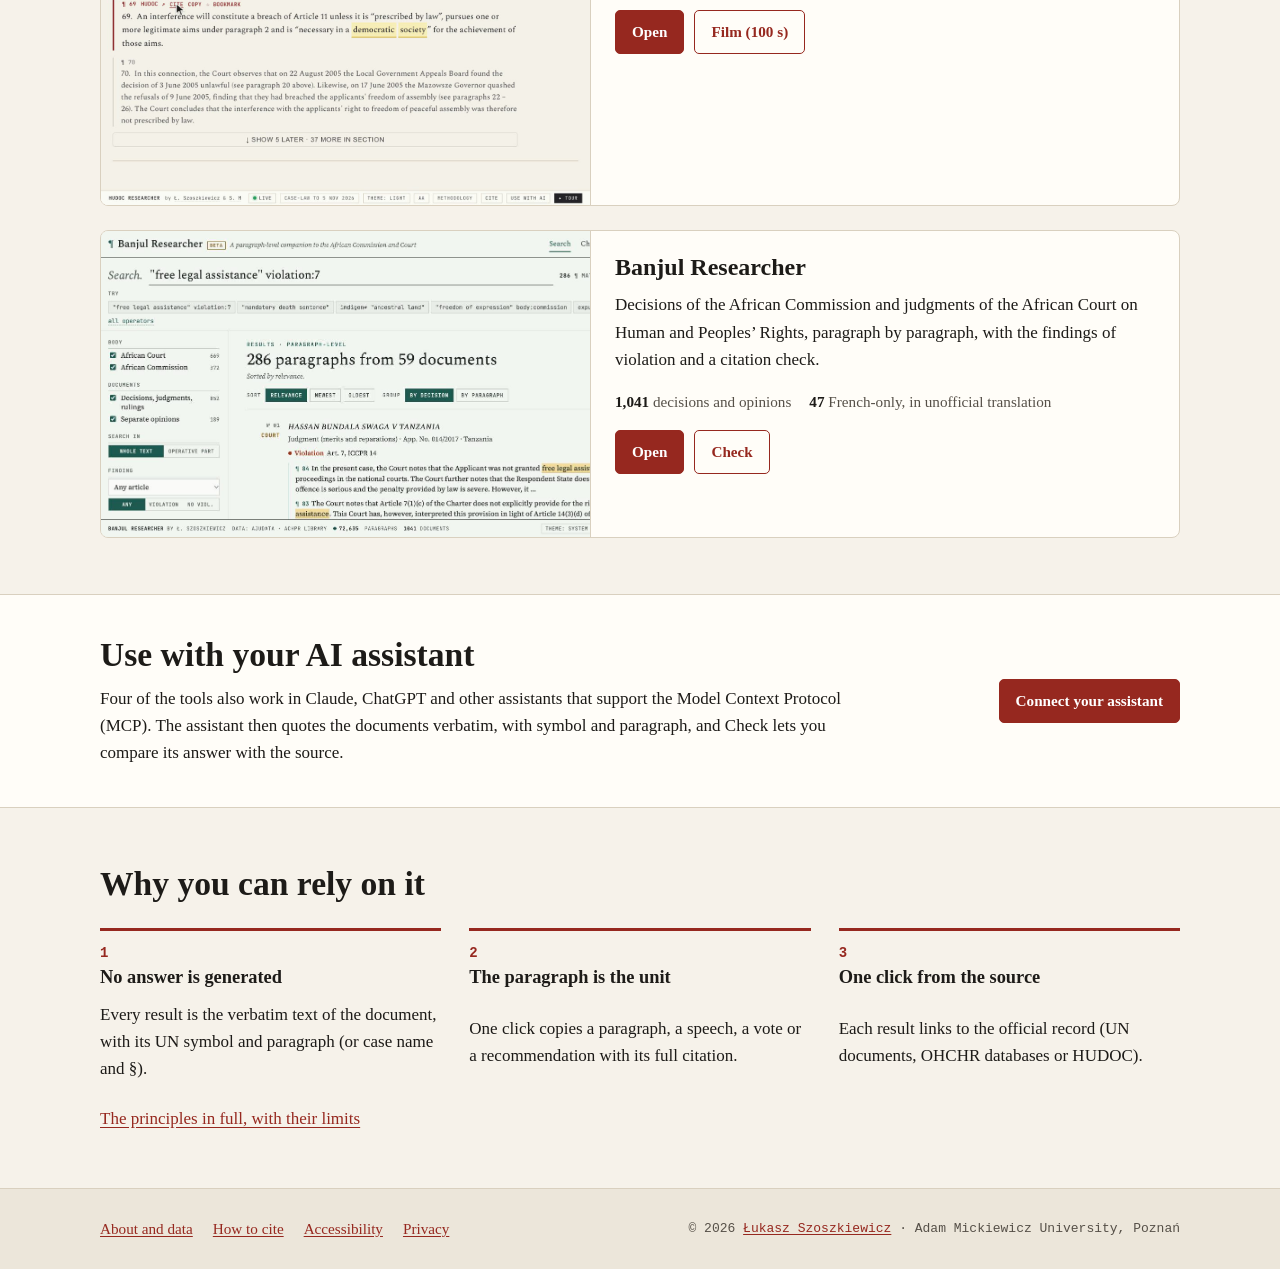
==== commit 0f54db31: "Add Banjul Researcher (African Commission and Court) to regional courts Card with a still of the liv" ====
--- a/index.html
+++ b/index.html
@@ -30,6 +30,7 @@
     {"@type": "SoftwareApplication", "name": "UN Human Rights Database", "url": "https://lszoszk.github.io/generalcomments/", "applicationCategory": "Research", "operatingSystem": "Web", "isAccessibleForFree": true, "sameAs": "https://doi.org/10.5281/zenodo.10495719", "author": [{"@id": "#lsz"}, {"@type": "Person", "name": "Zuzanna Kowalska"}]},
     {"@type": "SoftwareApplication", "name": "UHRI+", "url": "https://lszoszk.github.io/UnitedNations_recommendations/", "applicationCategory": "Research", "operatingSystem": "Web", "isAccessibleForFree": true, "sameAs": "https://doi.org/10.5281/zenodo.21319464", "author": {"@id": "#lsz"}},
     {"@type": "SoftwareApplication", "name": "HRC Voting", "url": "https://lszoszk.github.io/hrc-voting/", "applicationCategory": "Research", "operatingSystem": "Web", "isAccessibleForFree": true, "sameAs": "https://doi.org/10.5281/zenodo.21281232", "author": {"@id": "#lsz"}},
+    {"@type": "SoftwareApplication", "name": "Banjul Researcher", "url": "https://lszoszk.github.io/banjul-researcher/", "applicationCategory": "Research", "operatingSystem": "Web", "isAccessibleForFree": true, "author": [{"@id": "#lsz"}]},
     {"@type": "SoftwareApplication", "name": "HUDOC Researcher", "url": "https://lszoszk.github.io/ECHR-Dashboard/", "applicationCategory": "Research", "operatingSystem": "Web", "isAccessibleForFree": true, "sameAs": "https://doi.org/10.5281/zenodo.21319703", "author": [{"@id": "#lsz"}, {"@type": "Person", "name": "Sebastian Marcisz"}]},
     {"@type": "SoftwareApplication", "name": "UN Travaux Préparatoires", "url": "https://lszoszk.github.io/travaux-preparatoires/", "applicationCategory": "Research", "operatingSystem": "Web", "isAccessibleForFree": true, "sameAs": "https://doi.org/10.5281/zenodo.23940406", "author": {"@id": "#lsz"}},
     {"@type": "VideoObject", "name": "Challenging a ban on a protest", "description": "A 100-second film that follows one task, challenging a ban on a peaceful assembly, through the four UN tools: Article 21 of the ICCPR, General Comment No. 37 and the jurisprudence of the Human Rights Committee in the UN Human Rights Database, the drafting records in UN Travaux Préparatoires, recommendations in UHRI+, votes in HRC Voting, and the citation check. English subtitles.", "thumbnailUrl": "https://lszoszk.github.io/humanrights/assets/img/hero-film-poster.jpg", "uploadDate": "2026-11-10", "duration": "PT1M42S", "contentUrl": "https://lszoszk.github.io/humanrights/assets/video/hero-film.mp4", "encodingFormat": "video/mp4", "inLanguage": "en", "author": {"@id": "#lsz"}},
@@ -255,7 +256,7 @@
 <section class="tools tools-regional" id="regional" aria-labelledby="regional-h">
   <div class="wrap">
     <h2 id="regional-h">Regional human rights courts</h2>
-    <p class="section-note">For now, HUDOC Researcher covers the European Court of Human Rights. Tools for two more regional courts are under way.</p>
+    <p class="section-note">HUDOC Researcher covers the European Court of Human Rights, and Banjul Researcher the African Commission and the African Court on Human and Peoples’ Rights. A tool for one more regional system is under way.</p>
 
     <ul class="cards">
 
@@ -298,6 +299,24 @@
           </details>
         </div>
       </li>
+      <!-- Banjul Researcher (20.11.2026): still image of the live site, no film yet -->
+      <li class="card" id="banjul">
+        <div class="card-media">
+          <img src="assets/img/banjul-shot.jpg" width="1280" height="679" loading="lazy" alt="Banjul Researcher showing 286 paragraphs from 59 documents for the search “free legal assistance” with violation of Article 7; the first result is Hassan Bundala Swaga v Tanzania, paragraph 84, with the search words highlighted.">
+        </div>
+        <div class="card-body">
+          <h3>Banjul Researcher</h3>
+          <p>Decisions of the African Commission and judgments of the African Court on Human and Peoples’ Rights, paragraph by paragraph, with the findings of violation and a citation check.</p>
+          <ul class="metrics">
+            <li><strong>1,041</strong> decisions and opinions</li>
+            <li><strong>47</strong> French-only, in unofficial translation</li>
+          </ul>
+          <div class="actions">
+            <a class="btn primary" href="https://lszoszk.github.io/banjul-researcher/">Open<span class="vh"> Banjul Researcher</span></a>
+            <a class="btn" href="https://lszoszk.github.io/banjul-researcher/#check">Check<span class="vh">: citations of the African Commission and Court</span></a>
+          </div>
+        </div>
+      </li>
     </ul>
 
   </div>
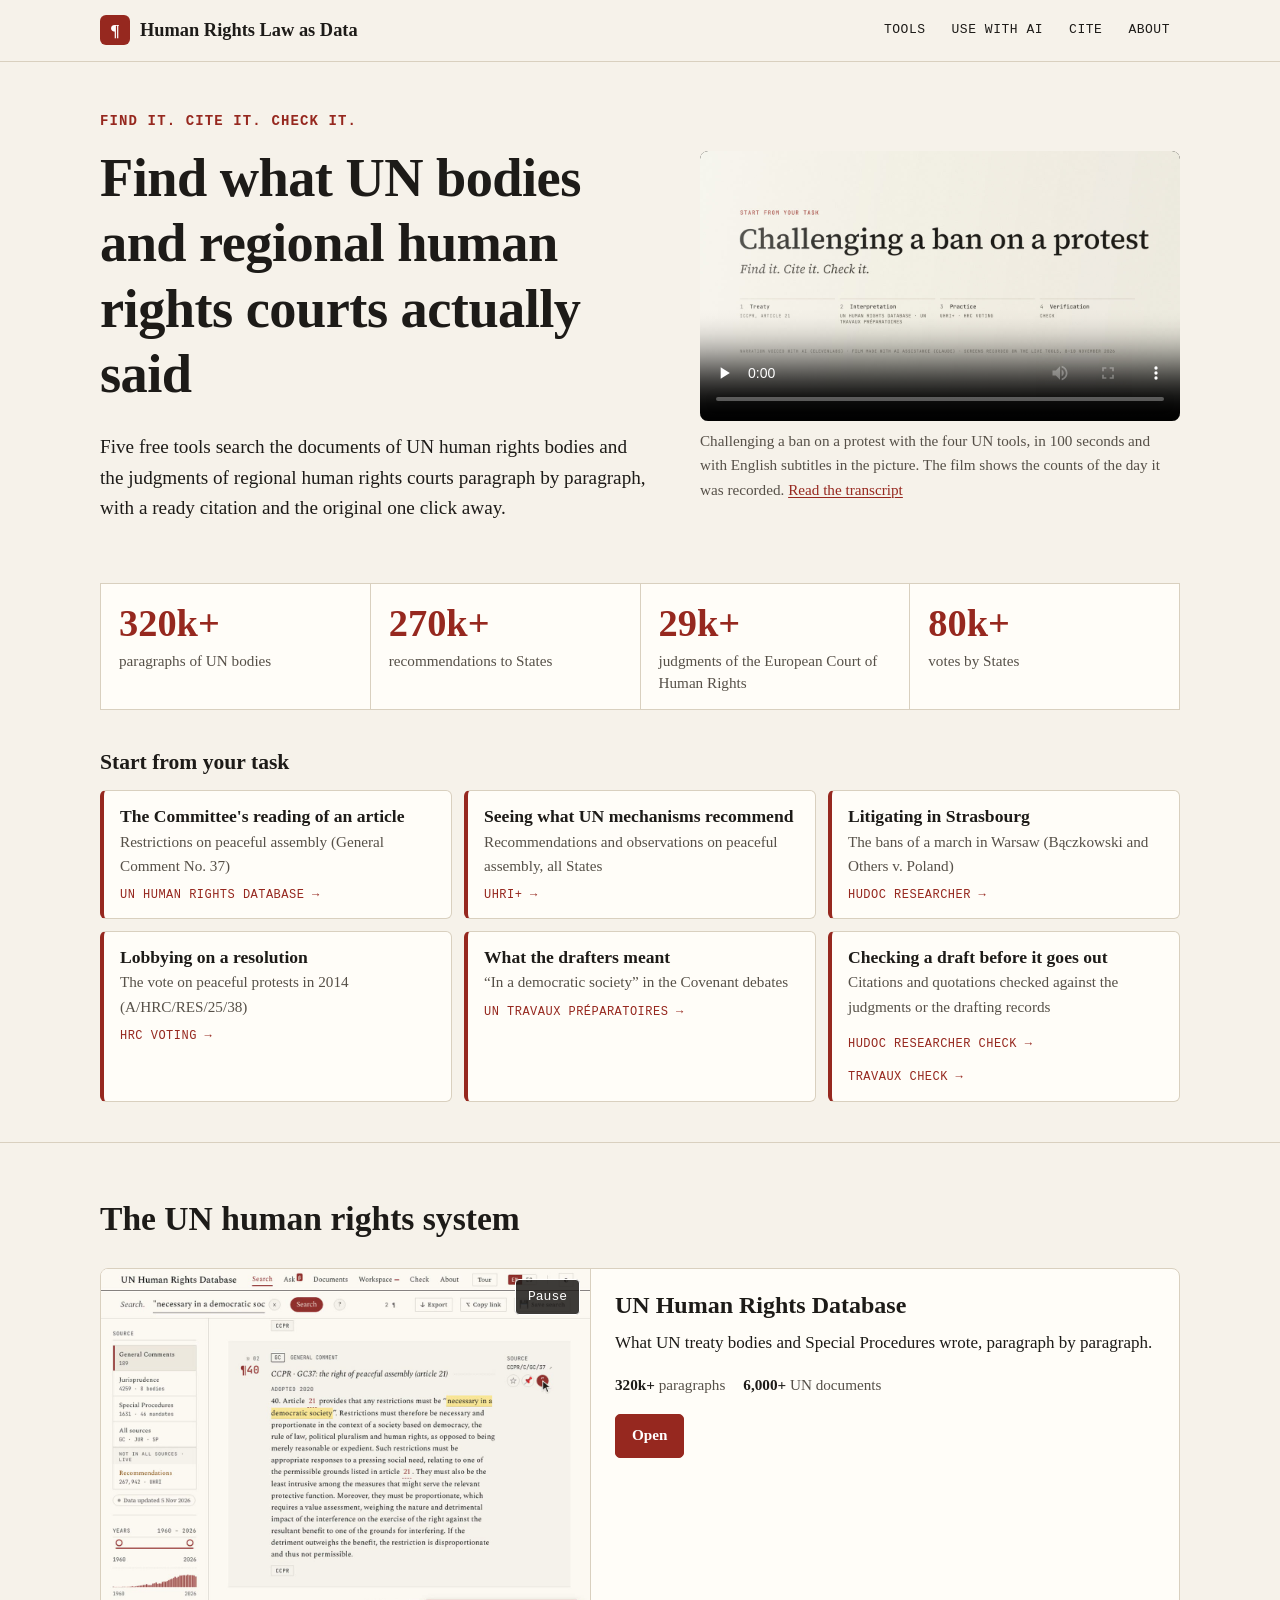
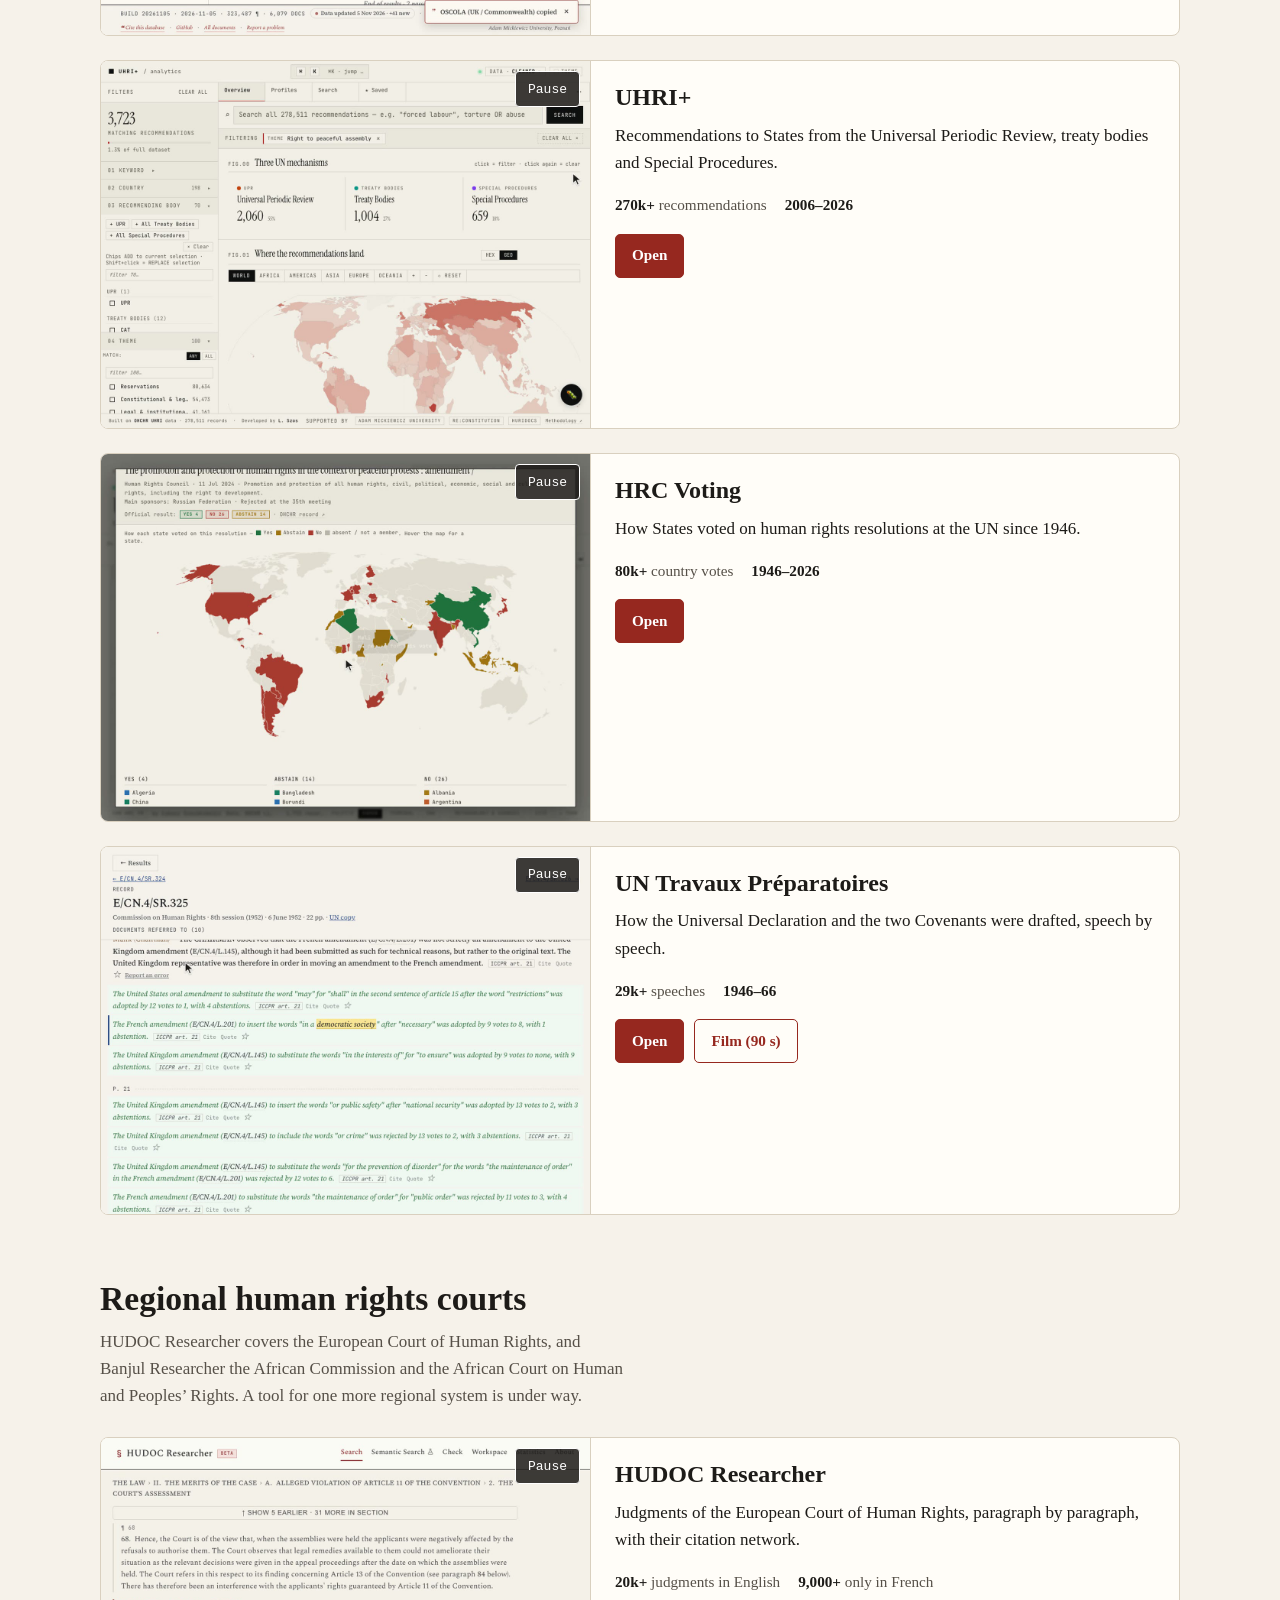
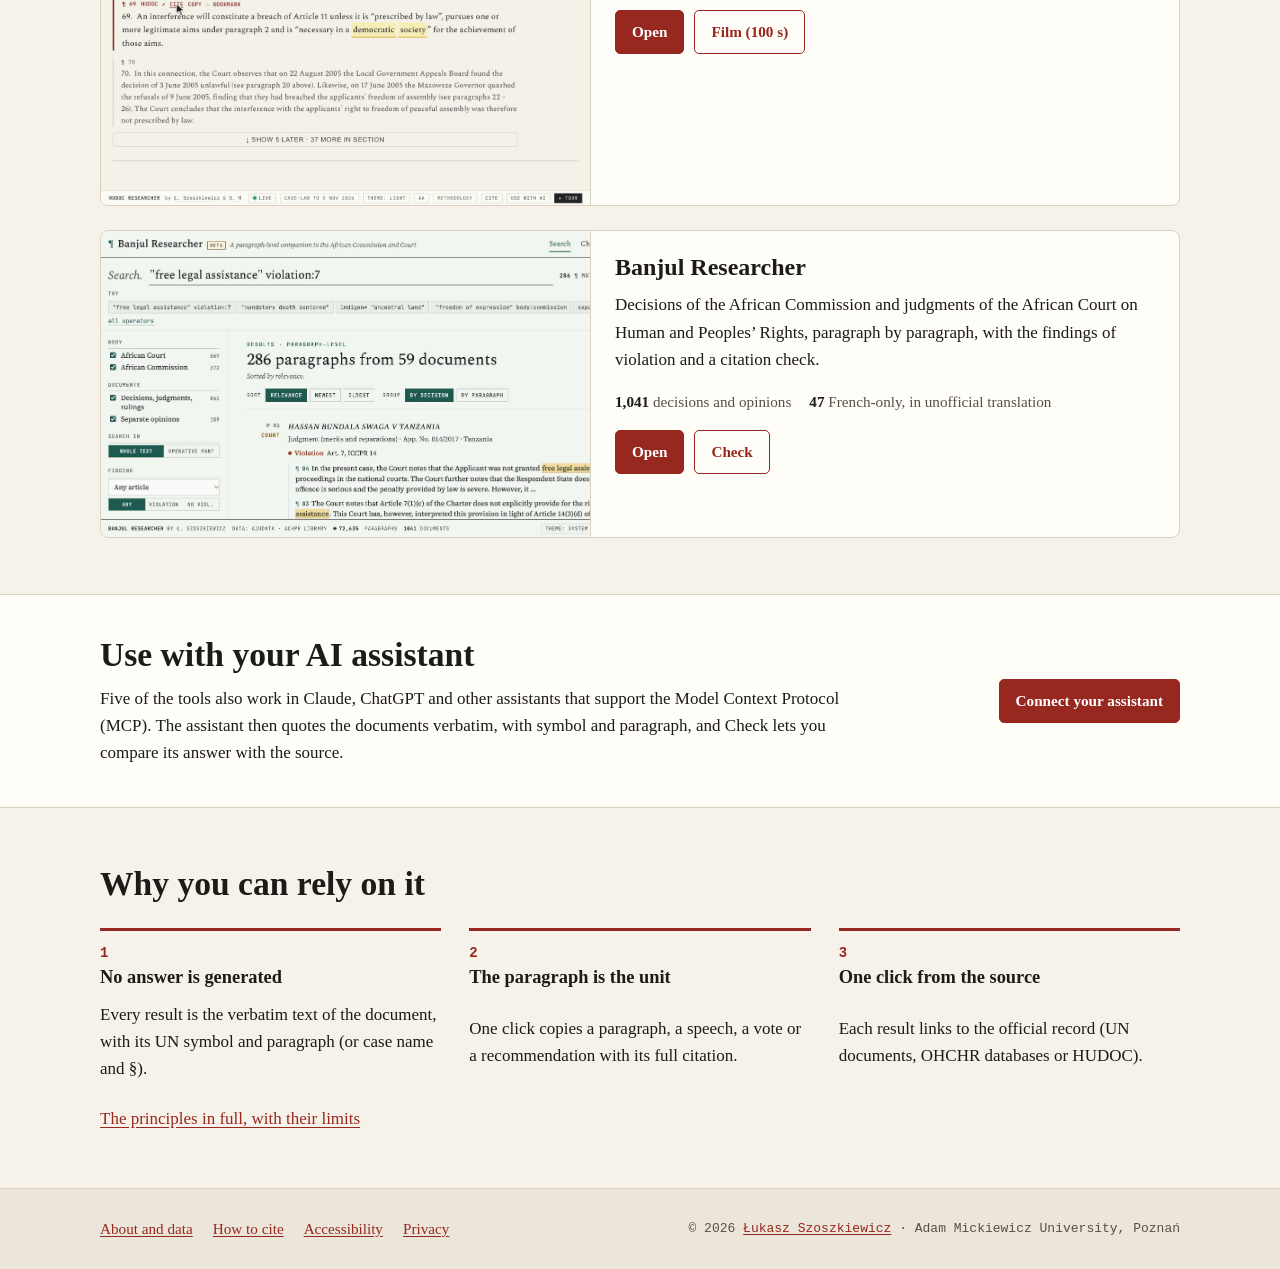
==== commit 12781c8e: "Use with AI: Banjul Researcher connector and Check; five tools with MCP Co-Authored-By: Claude Opus " ====
--- a/index.html
+++ b/index.html
@@ -327,7 +327,7 @@
   <div class="wrap teaser">
     <div>
       <h2 id="ai-h">Use with your AI assistant</h2>
-      <p>Four of the tools also work in Claude, ChatGPT and other assistants that support the Model Context Protocol (MCP). The assistant then quotes the documents verbatim, with symbol and paragraph, and Check lets you compare its answer with the source.</p>
+      <p>Five of the tools also work in Claude, ChatGPT and other assistants that support the Model Context Protocol (MCP). The assistant then quotes the documents verbatim, with symbol and paragraph, and Check lets you compare its answer with the source.</p>
     </div>
     <a class="btn primary" href="ai.html">Connect your assistant</a>
   </div>
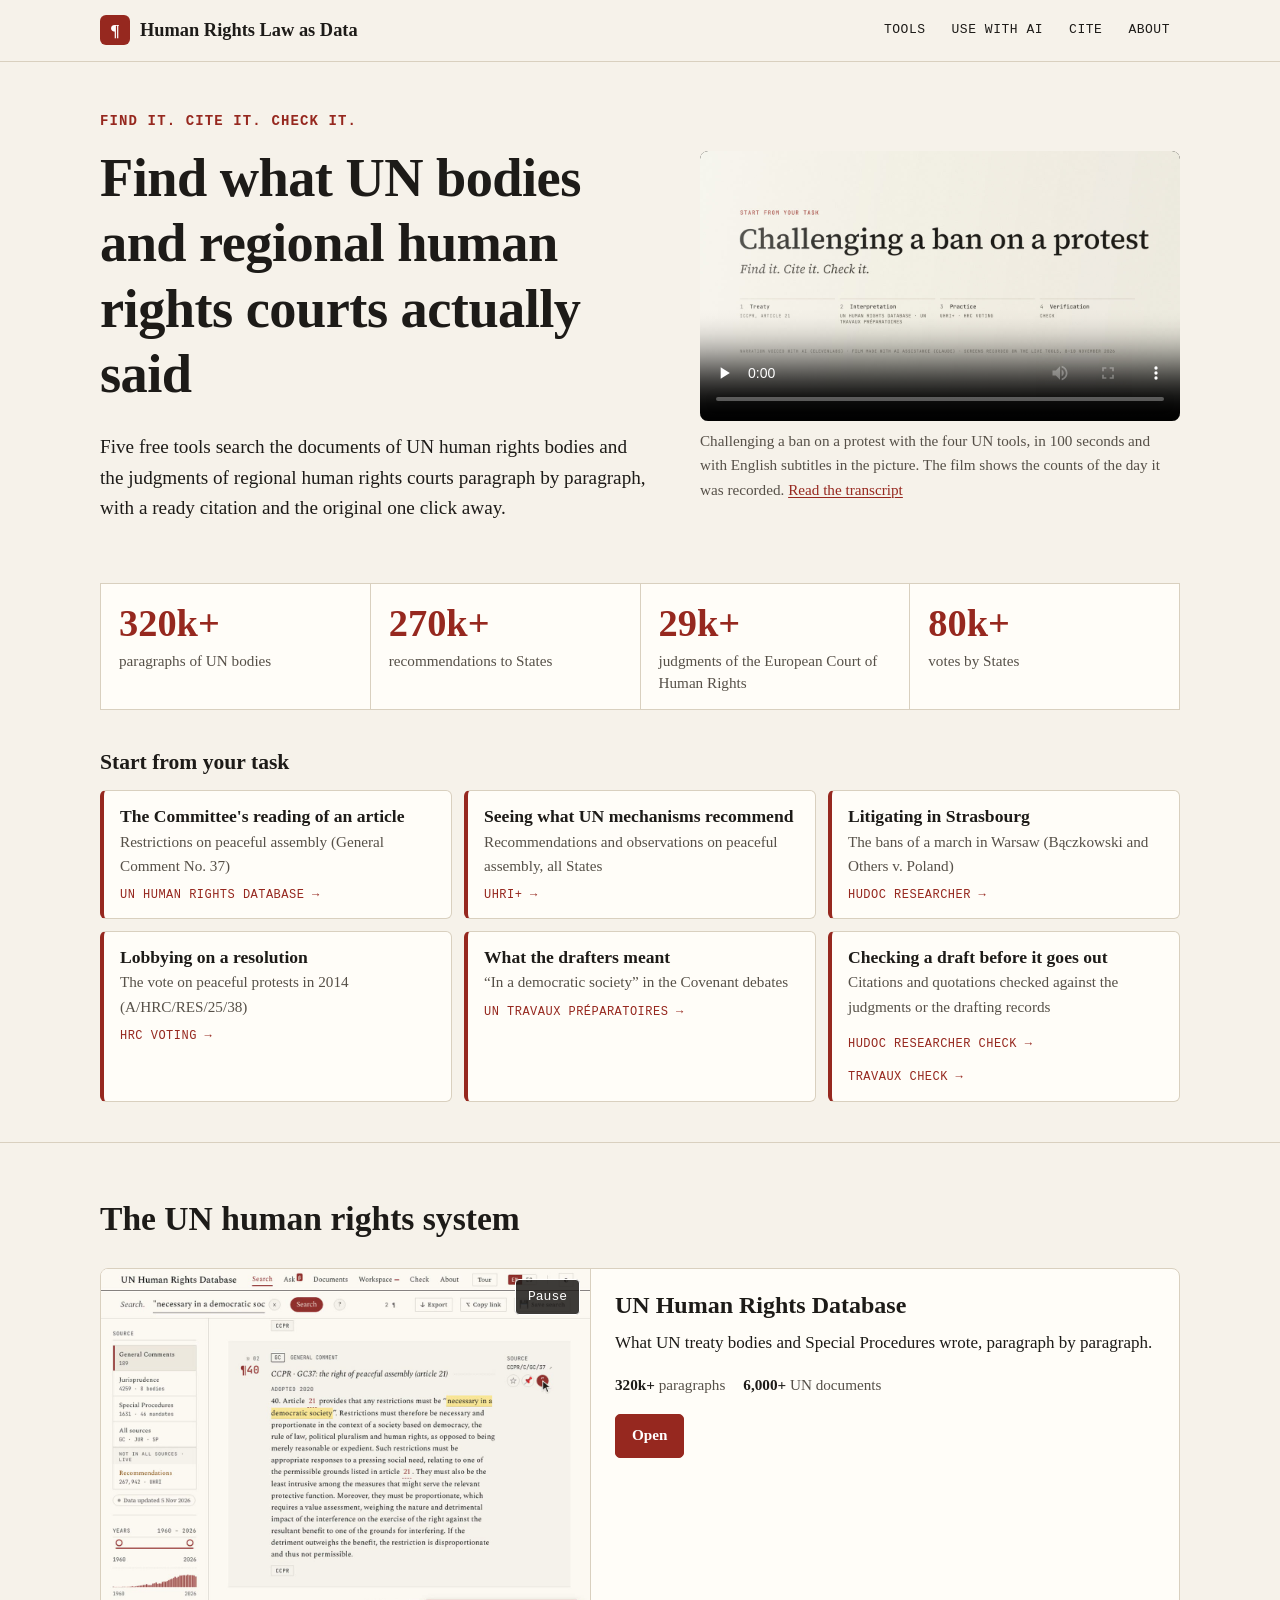
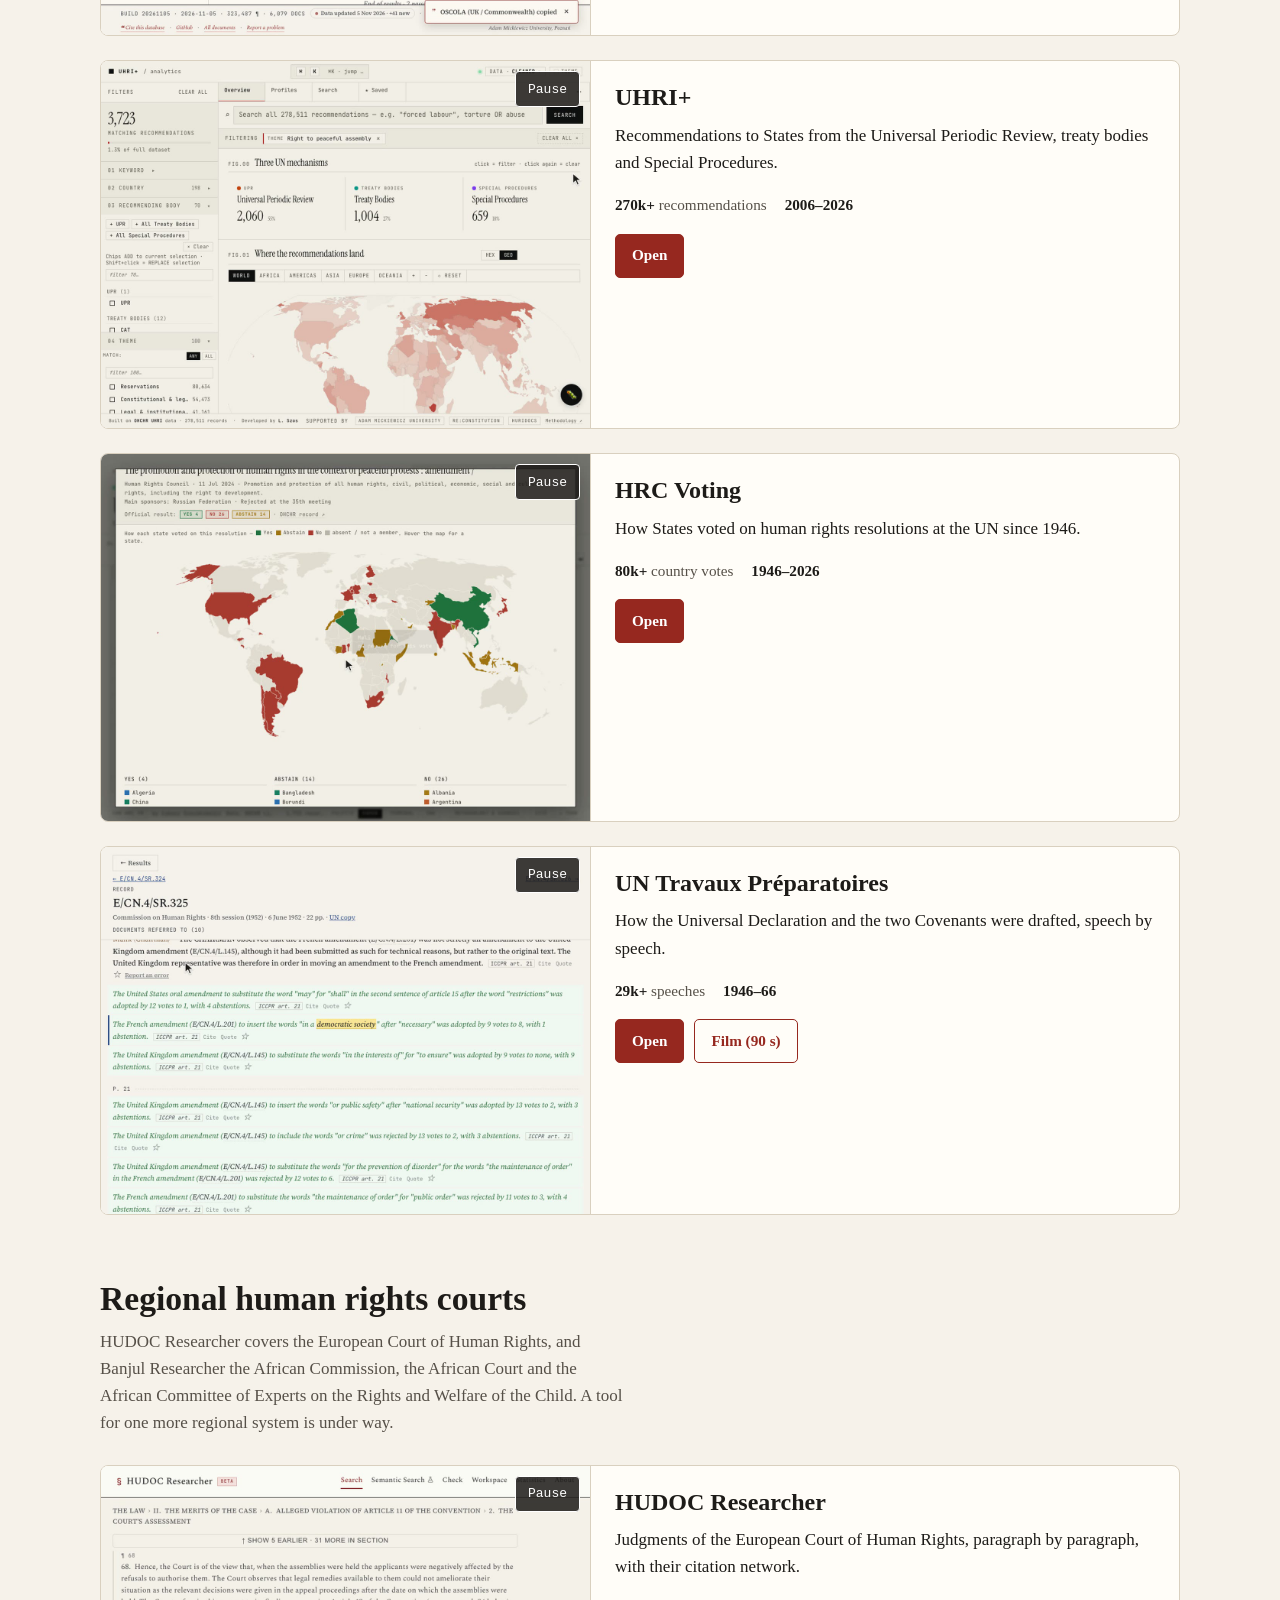
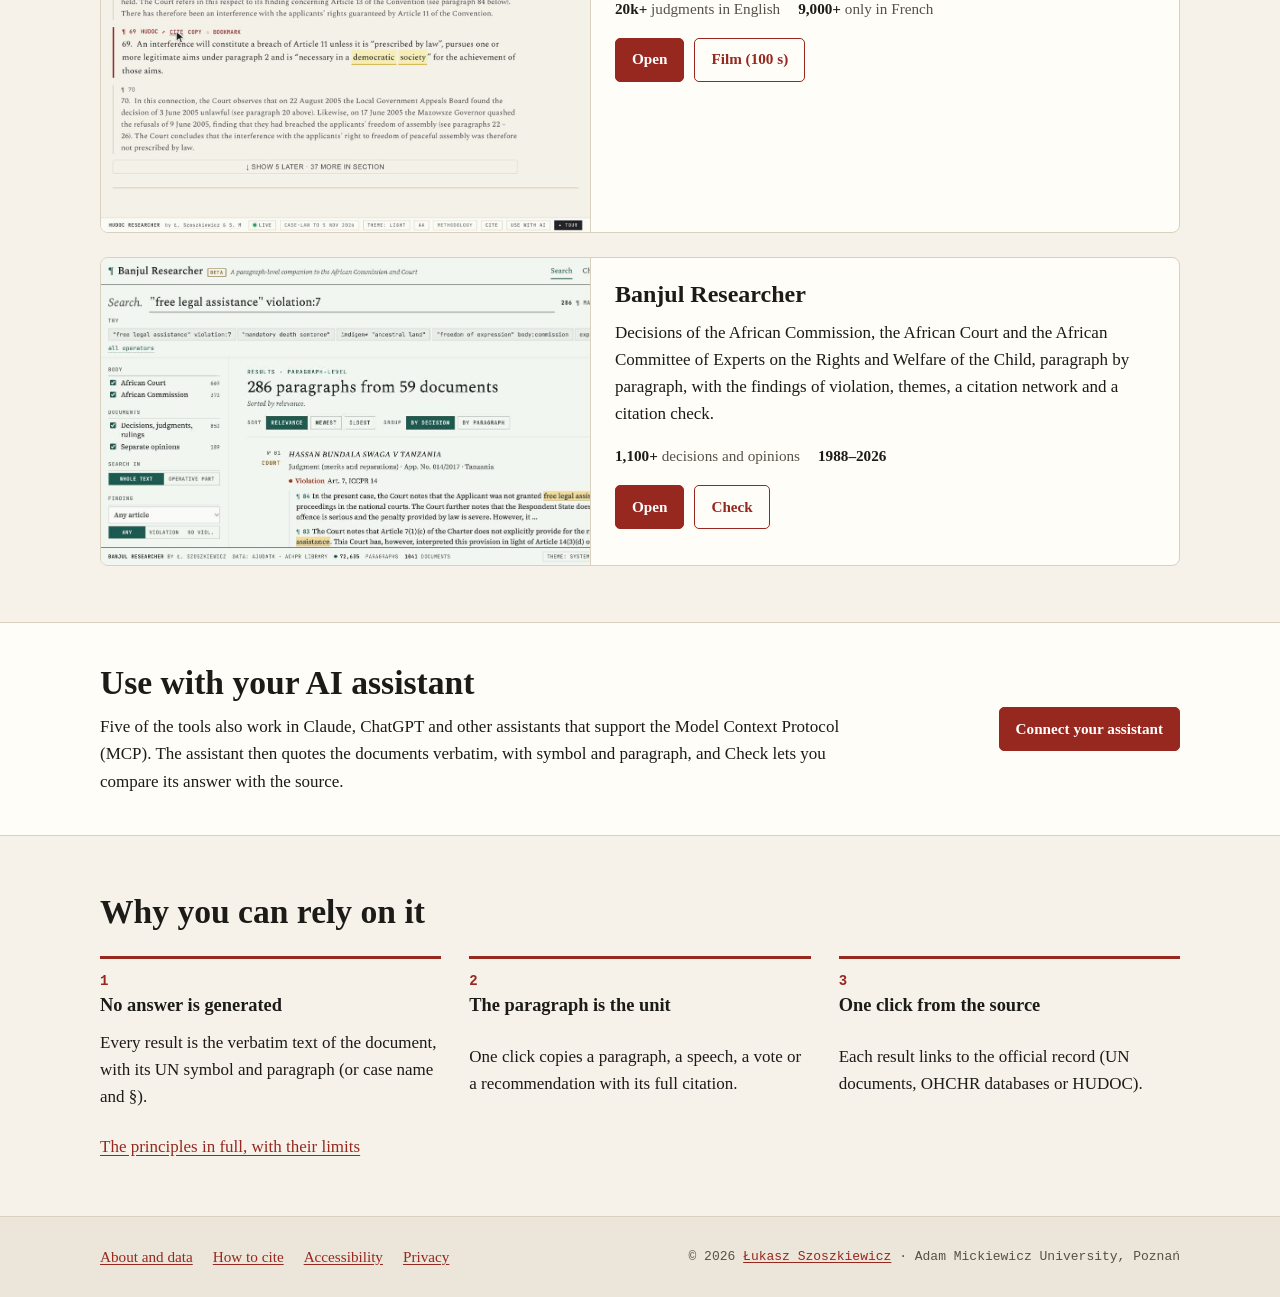
==== commit 299a40f0: "Banjul Researcher: ACERWC, themes and citation network in the card and connector scope Co-Authored-B" ====
--- a/index.html
+++ b/index.html
@@ -256,7 +256,7 @@
 <section class="tools tools-regional" id="regional" aria-labelledby="regional-h">
   <div class="wrap">
     <h2 id="regional-h">Regional human rights courts</h2>
-    <p class="section-note">HUDOC Researcher covers the European Court of Human Rights, and Banjul Researcher the African Commission and the African Court on Human and Peoples’ Rights. A tool for one more regional system is under way.</p>
+    <p class="section-note">HUDOC Researcher covers the European Court of Human Rights, and Banjul Researcher the African Commission, the African Court and the African Committee of Experts on the Rights and Welfare of the Child. A tool for one more regional system is under way.</p>
 
     <ul class="cards">
 
@@ -306,14 +306,14 @@
         </div>
         <div class="card-body">
           <h3>Banjul Researcher</h3>
-          <p>Decisions of the African Commission and judgments of the African Court on Human and Peoples’ Rights, paragraph by paragraph, with the findings of violation and a citation check.</p>
-          <ul class="metrics">
-            <li><strong>1,041</strong> decisions and opinions</li>
-            <li><strong>47</strong> French-only, in unofficial translation</li>
+          <p>Decisions of the African Commission, the African Court and the African Committee of Experts on the Rights and Welfare of the Child, paragraph by paragraph, with the findings of violation, themes, a citation network and a citation check.</p>
+          <ul class="metrics">
+            <li><strong>1,100+</strong> decisions and opinions</li>
+            <li><strong>1988–2026</strong></li>
           </ul>
           <div class="actions">
             <a class="btn primary" href="https://lszoszk.github.io/banjul-researcher/">Open<span class="vh"> Banjul Researcher</span></a>
-            <a class="btn" href="https://lszoszk.github.io/banjul-researcher/#check">Check<span class="vh">: citations of the African Commission and Court</span></a>
+            <a class="btn" href="https://lszoszk.github.io/banjul-researcher/#check">Check<span class="vh">: citations of the African Commission, Court and Children's Committee</span></a>
           </div>
         </div>
       </li>
